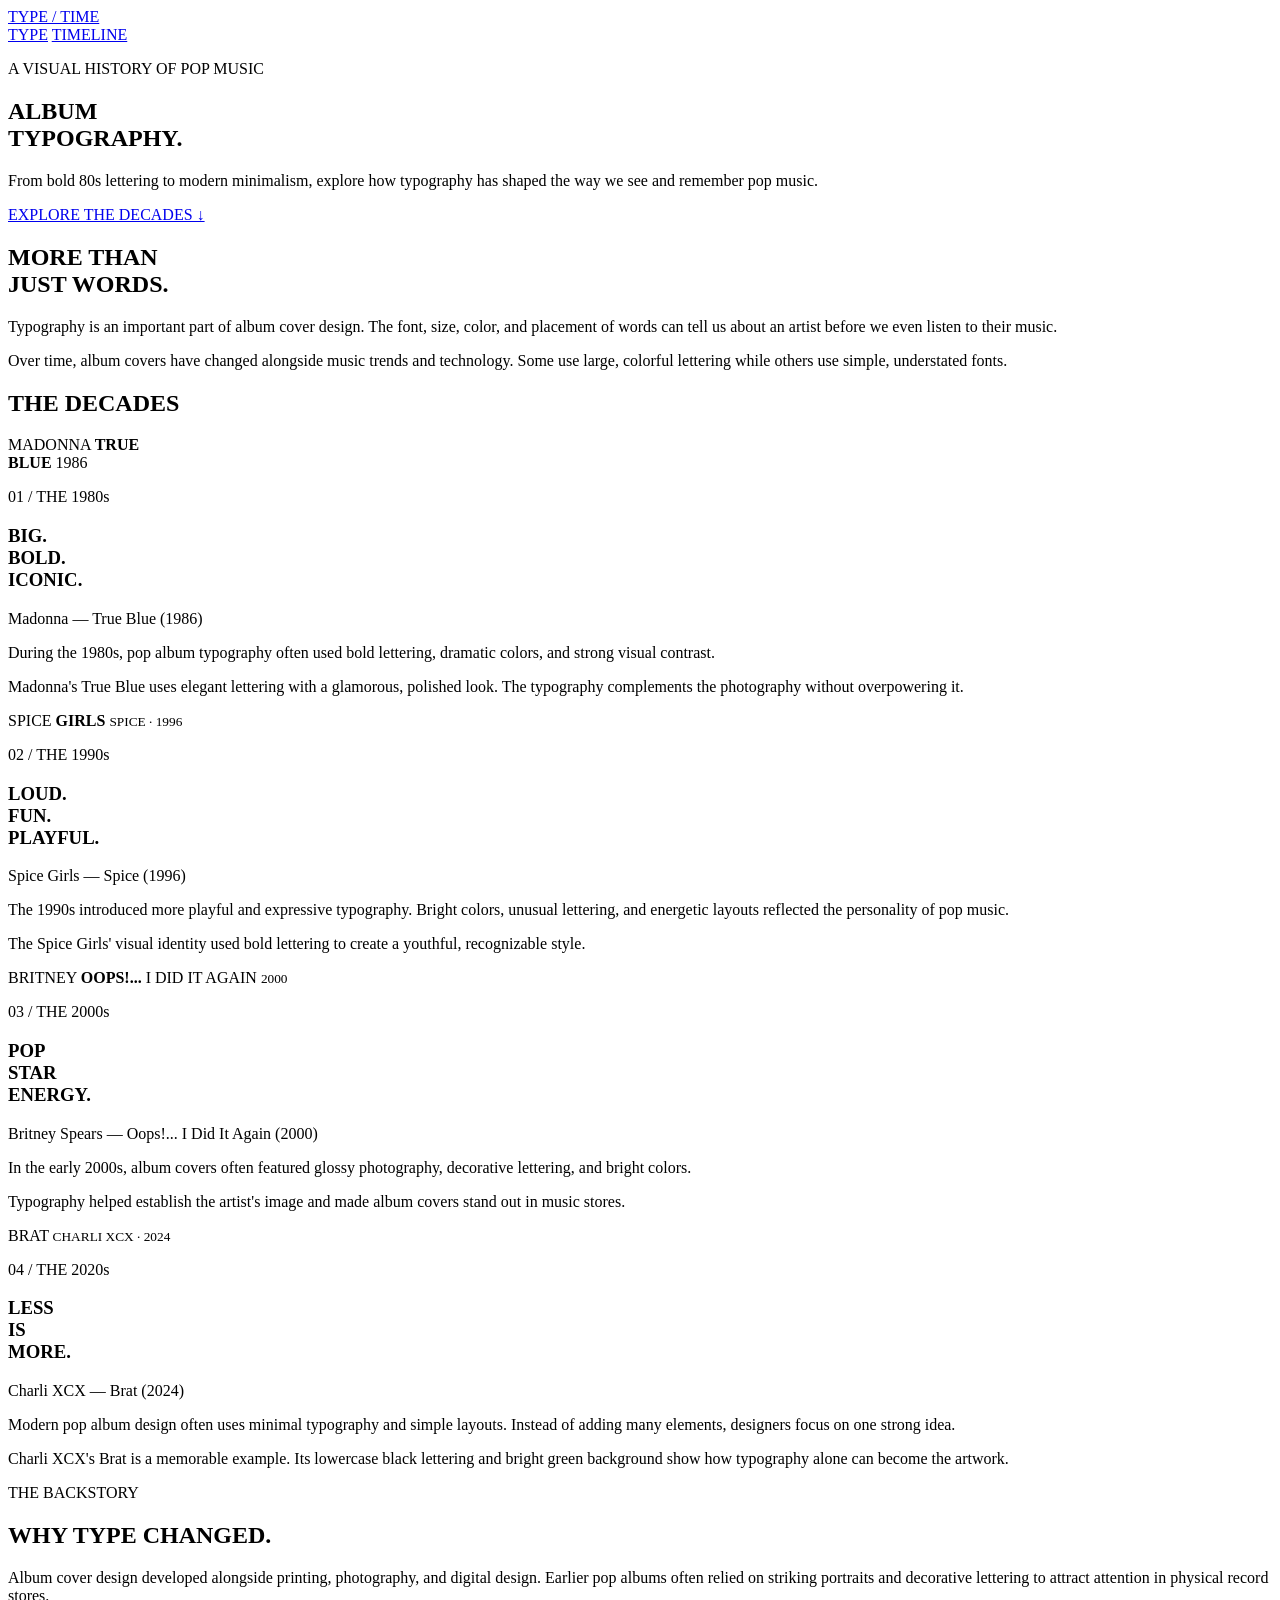
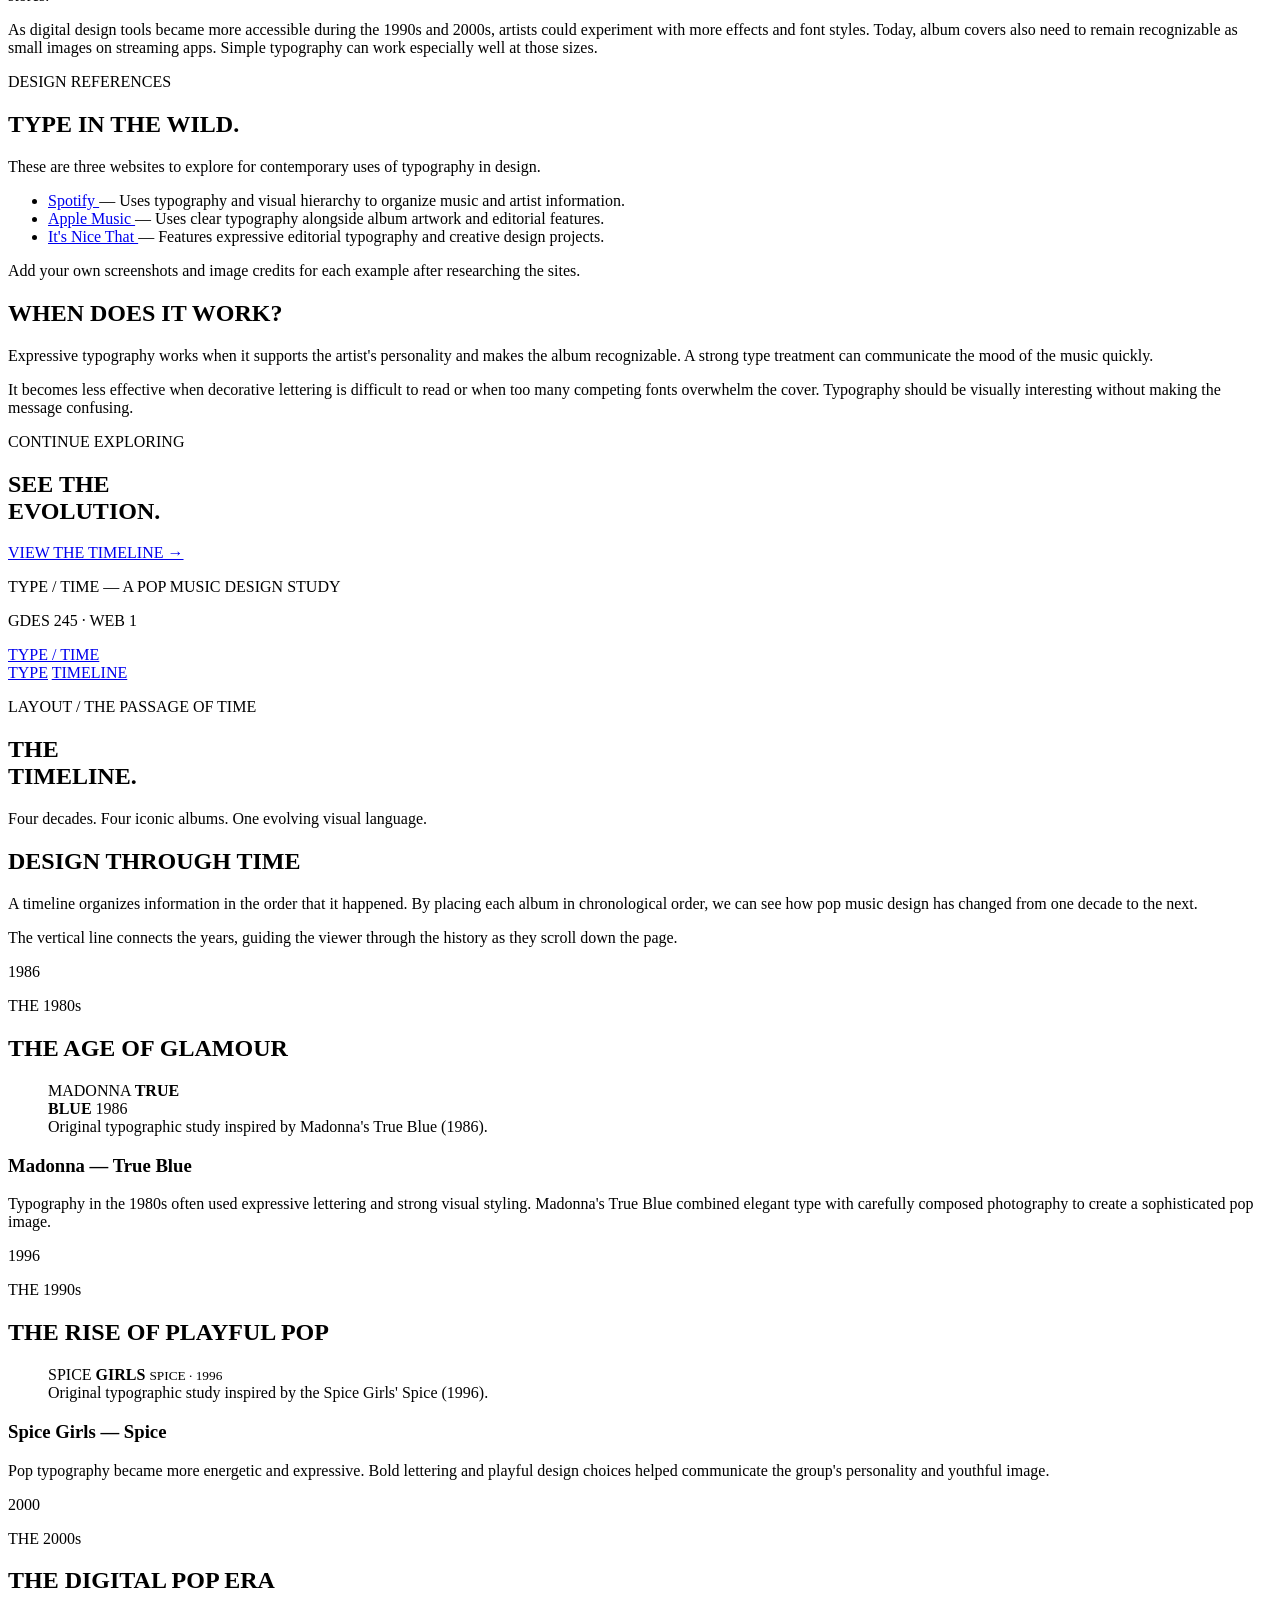
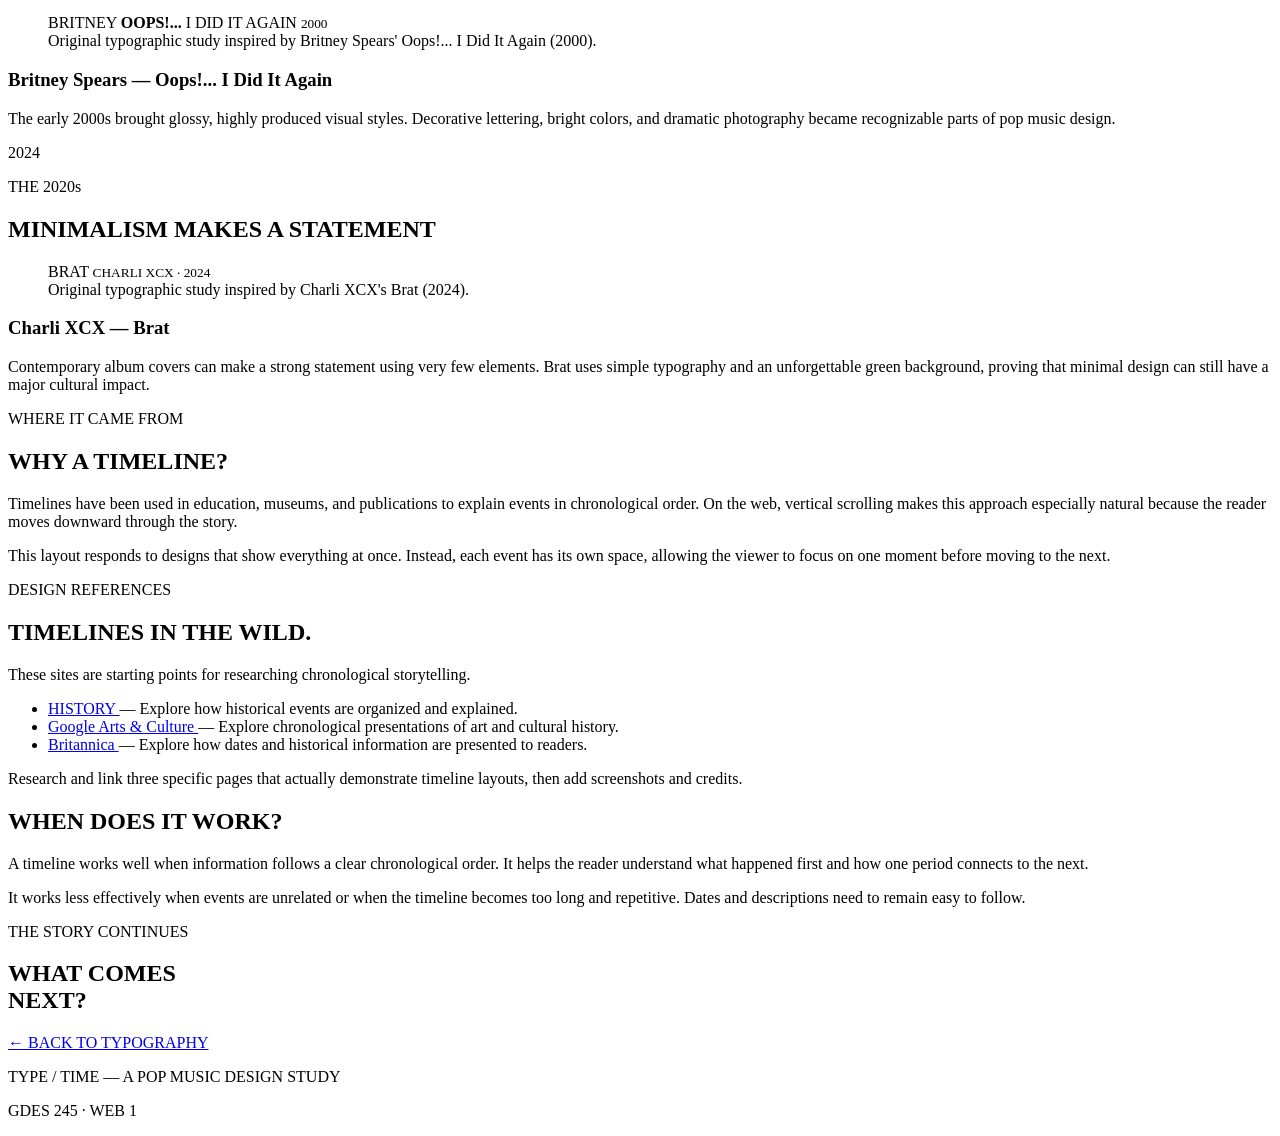
==== index.html @ 70884d7f "styles" ====
<!DOCTYPE html>
<html lang="en">
<head>
  <meta charset="UTF-8">
  <meta name="viewport" content="width=device-width, initial-scale=1.0">
  <title>Album Typography | Type</title>
  <link rel="stylesheet" href="css/style.css">
</head>

<body class="type-page">

  <header class="site-header">
    <a class="logo" href="index.html">TYPE / TIME</a>

    <nav aria-label="Main navigation">
      <a href="index.html" aria-current="page">TYPE</a>
      <a href="timeline.html">TIMELINE</a>
    </nav>
  </header>

  <main>

    <section class="type-hero">
      <p class="eyebrow">A VISUAL HISTORY OF POP MUSIC</p>

      <h1>ALBUM<br>TYPOGRAPHY<span>.</span></h1>

      <p class="hero-description">
        From bold 80s lettering to modern minimalism,
        explore how typography has shaped the way
        we see and remember pop music.
      </p>

      <a class="hero-link" href="#albums">
        EXPLORE THE DECADES ↓
      </a>
    </section>

    <section class="intro-section">
      <h2>MORE THAN<br>JUST WORDS.</h2>

      <p>
        Typography is an important part of album cover
        design. The font, size, color, and placement of
        words can tell us about an artist before we
        even listen to their music.
      </p>

      <p>
        Over time, album covers have changed alongside
        music trends and technology. Some use large,
        colorful lettering while others use simple,
        understated fonts.
      </p>
    </section>

    <section class="album-collection" id="albums">
      <h2>THE DECADES</h2>

      <article class="album-entry eighties">
        <div class="album-art">
          <div class="art-eighties">
            <span class="art-small">MADONNA</span>
            <strong>TRUE<br>BLUE</strong>
            <span class="art-year">1986</span>
          </div>
        </div>

        <div class="album-info">
          <p class="decade-label">01 / THE 1980s</p>
          <h3>BIG.<br>BOLD.<br>ICONIC.</h3>
          <p class="album-name">Madonna — True Blue (1986)</p>

          <p>
            During the 1980s, pop album typography
            often used bold lettering, dramatic colors,
            and strong visual contrast.
          </p>

          <p>
            Madonna's True Blue uses elegant lettering
            with a glamorous, polished look. The
            typography complements the photography
            without overpowering it.
          </p>
        </div>
      </article>

      <article class="album-entry nineties">
        <div class="album-art">
          <div class="art-nineties">
            <span>SPICE</span>
            <strong>GIRLS</strong>
            <small>SPICE · 1996</small>
          </div>
        </div>

        <div class="album-info">
          <p class="decade-label">02 / THE 1990s</p>
          <h3>LOUD.<br>FUN.<br>PLAYFUL.</h3>
          <p class="album-name">Spice Girls — Spice (1996)</p>

          <p>
            The 1990s introduced more playful and
            expressive typography. Bright colors,
            unusual lettering, and energetic layouts
            reflected the personality of pop music.
          </p>

          <p>
            The Spice Girls' visual identity used
            bold lettering to create a youthful,
            recognizable style.
          </p>
        </div>
      </article>

      <article class="album-entry thousands">
        <div class="album-art">
          <div class="art-thousands">
            <span>BRITNEY</span>
            <strong>OOPS!...</strong>
            <span>I DID IT AGAIN</span>
            <small>2000</small>
          </div>
        </div>

        <div class="album-info">
          <p class="decade-label">03 / THE 2000s</p>
          <h3>POP<br>STAR<br>ENERGY.</h3>
          <p class="album-name">
            Britney Spears — Oops!... I Did It Again (2000)
          </p>

          <p>
            In the early 2000s, album covers often
            featured glossy photography, decorative
            lettering, and bright colors.
          </p>

          <p>
            Typography helped establish the artist's
            image and made album covers stand out
            in music stores.
          </p>
        </div>
      </article>

      <article class="album-entry modern">
        <div class="album-art">
          <div class="art-modern">
            <span>BRAT</span>
            <small>CHARLI XCX · 2024</small>
          </div>
        </div>

        <div class="album-info">
          <p class="decade-label">04 / THE 2020s</p>
          <h3>LESS<br>IS<br>MORE.</h3>
          <p class="album-name">Charli XCX — Brat (2024)</p>

          <p>
            Modern pop album design often uses
            minimal typography and simple layouts.
            Instead of adding many elements,
            designers focus on one strong idea.
          </p>

          <p>
            Charli XCX's Brat is a memorable example.
            Its lowercase black lettering and bright
            green background show how typography
            alone can become the artwork.
          </p>
        </div>
      </article>

    </section>

    <section class="research-section">
      <p class="eyebrow">THE BACKSTORY</p>
      <h2>WHY TYPE CHANGED.</h2>

      <p>
        Album cover design developed alongside
        printing, photography, and digital design.
        Earlier pop albums often relied on striking
        portraits and decorative lettering to attract
        attention in physical record stores.
      </p>

      <p>
        As digital design tools became more accessible
        during the 1990s and 2000s, artists could
        experiment with more effects and font styles.
        Today, album covers also need to remain
        recognizable as small images on streaming apps.
        Simple typography can work especially well
        at those sizes.
      </p>
    </section>

    <section class="research-section examples-section">
      <p class="eyebrow">DESIGN REFERENCES</p>
      <h2>TYPE IN THE WILD.</h2>

      <p>
        These are three websites to explore for
        contemporary uses of typography in design.
      </p>

      <ul>
        <li>
          <a href="https://www.spotify.com/"
             target="_blank" rel="noopener noreferrer">
            Spotify
          </a>
          — Uses typography and visual hierarchy
          to organize music and artist information.
        </li>

        <li>
          <a href="https://www.apple.com/apple-music/"
             target="_blank" rel="noopener noreferrer">
            Apple Music
          </a>
          — Uses clear typography alongside
          album artwork and editorial features.
        </li>

        <li>
          <a href="https://www.itsnicethat.com/"
             target="_blank" rel="noopener noreferrer">
            It's Nice That
          </a>
          — Features expressive editorial
          typography and creative design projects.
        </li>
      </ul>

      <p class="source-note">
        Add your own screenshots and image credits
        for each example after researching the sites.
      </p>
    </section>

    <section class="reflection-section">
      <h2>WHEN DOES IT WORK?</h2>

      <p>
        Expressive typography works when it supports
        the artist's personality and makes the album
        recognizable. A strong type treatment can
        communicate the mood of the music quickly.
      </p>

      <p>
        It becomes less effective when decorative
        lettering is difficult to read or when too
        many competing fonts overwhelm the cover.
        Typography should be visually interesting
        without making the message confusing.
      </p>
    </section>

    <section class="next-page">
      <p>CONTINUE EXPLORING</p>
      <h2>SEE THE<br>EVOLUTION.</h2>
      <a href="timeline.html">VIEW THE TIMELINE →</a>
    </section>

  </main>

  <footer class="site-footer">
    <p>TYPE / TIME — A POP MUSIC DESIGN STUDY</p>
    <p>GDES 245 · WEB 1</p>
  </footer>

</body>
</html>

<!DOCTYPE html>
<html lang="en">
<head>
  <meta charset="UTF-8">
  <meta name="viewport" content="width=device-width, initial-scale=1.0">
  <title>Album Typography | Timeline</title>
  <link rel="stylesheet" href="css/style.css">
</head>

<body class="timeline-page">

  <header class="site-header">
    <a class="logo" href="index.html">TYPE / TIME</a>

    <nav aria-label="Main navigation">
      <a href="index.html">TYPE</a>
      <a href="timeline.html" aria-current="page">TIMELINE</a>
    </nav>
  </header>

  <main>

    <section class="timeline-hero">
      <p class="eyebrow">LAYOUT / THE PASSAGE OF TIME</p>

      <h1>THE<br>TIMELINE<span>.</span></h1>

      <p>
        Four decades. Four iconic albums.
        One evolving visual language.
      </p>
    </section>

    <section class="timeline-intro">
      <h2>DESIGN THROUGH TIME</h2>

      <p>
        A timeline organizes information in the
        order that it happened. By placing each
        album in chronological order, we can see
        how pop music design has changed from
        one decade to the next.
      </p>

      <p>
        The vertical line connects the years,
        guiding the viewer through the history
        as they scroll down the page.
      </p>
    </section>

    <section class="history-timeline" aria-label="Album design timeline">

      <article class="timeline-event">
        <div class="timeline-date">
          <span>1986</span>
        </div>

        <div class="timeline-content">
          <p class="event-label">THE 1980s</p>
          <h2>THE AGE OF GLAMOUR</h2>

          <figure class="timeline-art">
            <div class="art-eighties">
              <span class="art-small">MADONNA</span>
              <strong>TRUE<br>BLUE</strong>
              <span class="art-year">1986</span>
            </div>
            <figcaption>
              Original typographic study inspired by
              Madonna's True Blue (1986).
            </figcaption>
          </figure>

          <h3>Madonna — True Blue</h3>

          <p>
            Typography in the 1980s often used
            expressive lettering and strong visual
            styling. Madonna's True Blue combined
            elegant type with carefully composed
            photography to create a sophisticated
            pop image.
          </p>
        </div>
      </article>

      <article class="timeline-event">
        <div class="timeline-date">
          <span>1996</span>
        </div>

        <div class="timeline-content">
          <p class="event-label">THE 1990s</p>
          <h2>THE RISE OF PLAYFUL POP</h2>

          <figure class="timeline-art">
            <div class="art-nineties">
              <span>SPICE</span>
              <strong>GIRLS</strong>
              <small>SPICE · 1996</small>
            </div>
            <figcaption>
              Original typographic study inspired by
              the Spice Girls' Spice (1996).
            </figcaption>
          </figure>

          <h3>Spice Girls — Spice</h3>

          <p>
            Pop typography became more energetic
            and expressive. Bold lettering and
            playful design choices helped communicate
            the group's personality and youthful
            image.
          </p>
        </div>
      </article>

      <article class="timeline-event">
        <div class="timeline-date">
          <span>2000</span>
        </div>

        <div class="timeline-content">
          <p class="event-label">THE 2000s</p>
          <h2>THE DIGITAL POP ERA</h2>

          <figure class="timeline-art">
            <div class="art-thousands">
              <span>BRITNEY</span>
              <strong>OOPS!...</strong>
              <span>I DID IT AGAIN</span>
              <small>2000</small>
            </div>
            <figcaption>
              Original typographic study inspired by
              Britney Spears' Oops!... I Did It Again
              (2000).
            </figcaption>
          </figure>

          <h3>Britney Spears — Oops!... I Did It Again</h3>

          <p>
            The early 2000s brought glossy,
            highly produced visual styles.
            Decorative lettering, bright colors,
            and dramatic photography became
            recognizable parts of pop music design.
          </p>
        </div>
      </article>

      <article class="timeline-event">
        <div class="timeline-date">
          <span>2024</span>
        </div>

        <div class="timeline-content">
          <p class="event-label">THE 2020s</p>
          <h2>MINIMALISM MAKES A STATEMENT</h2>

          <figure class="timeline-art">
            <div class="art-modern">
              <span>BRAT</span>
              <small>CHARLI XCX · 2024</small>
            </div>
            <figcaption>
              Original typographic study inspired by
              Charli XCX's Brat (2024).
            </figcaption>
          </figure>

          <h3>Charli XCX — Brat</h3>

          <p>
            Contemporary album covers can make a
            strong statement using very few elements.
            Brat uses simple typography and an
            unforgettable green background, proving
            that minimal design can still have a
            major cultural impact.
          </p>
        </div>
      </article>

    </section>

    <section class="timeline-research">
      <p class="eyebrow">WHERE IT CAME FROM</p>
      <h2>WHY A TIMELINE?</h2>

      <p>
        Timelines have been used in education,
        museums, and publications to explain
        events in chronological order. On the web,
        vertical scrolling makes this approach
        especially natural because the reader
        moves downward through the story.
      </p>

      <p>
        This layout responds to designs that show
        everything at once. Instead, each event
        has its own space, allowing the viewer
        to focus on one moment before moving
        to the next.
      </p>
    </section>

    <section class="timeline-research timeline-examples">
      <p class="eyebrow">DESIGN REFERENCES</p>
      <h2>TIMELINES IN THE WILD.</h2>

      <p>
        These sites are starting points for
        researching chronological storytelling.
      </p>

      <ul>
        <li>
          <a href="https://www.history.com/"
             target="_blank" rel="noopener noreferrer">
            HISTORY
          </a>
          — Explore how historical events are
          organized and explained.
        </li>

        <li>
          <a href="https://artsandculture.google.com/"
             target="_blank" rel="noopener noreferrer">
            Google Arts &amp; Culture
          </a>
          — Explore chronological presentations
          of art and cultural history.
        </li>

        <li>
          <a href="https://www.britannica.com/"
             target="_blank" rel="noopener noreferrer">
            Britannica
          </a>
          — Explore how dates and historical
          information are presented to readers.
        </li>
      </ul>

      <p class="source-note">
        Research and link three specific pages
        that actually demonstrate timeline layouts,
        then add screenshots and credits.
      </p>
    </section>

    <section class="timeline-reflection">
      <h2>WHEN DOES IT WORK?</h2>

      <p>
        A timeline works well when information
        follows a clear chronological order.
        It helps the reader understand what
        happened first and how one period
        connects to the next.
      </p>

      <p>
        It works less effectively when events
        are unrelated or when the timeline
        becomes too long and repetitive.
        Dates and descriptions need to remain
        easy to follow.
      </p>
    </section>

    <section class="timeline-ending">
      <p>THE STORY CONTINUES</p>
      <h2>WHAT COMES<br>NEXT?</h2>

      <a href="index.html">← BACK TO TYPOGRAPHY</a>
    </section>

  </main>

  <footer class="site-footer">
    <p>TYPE / TIME — A POP MUSIC DESIGN STUDY</p>
    <p>GDES 245 · WEB 1</p>
  </footer>

</body>
</html>
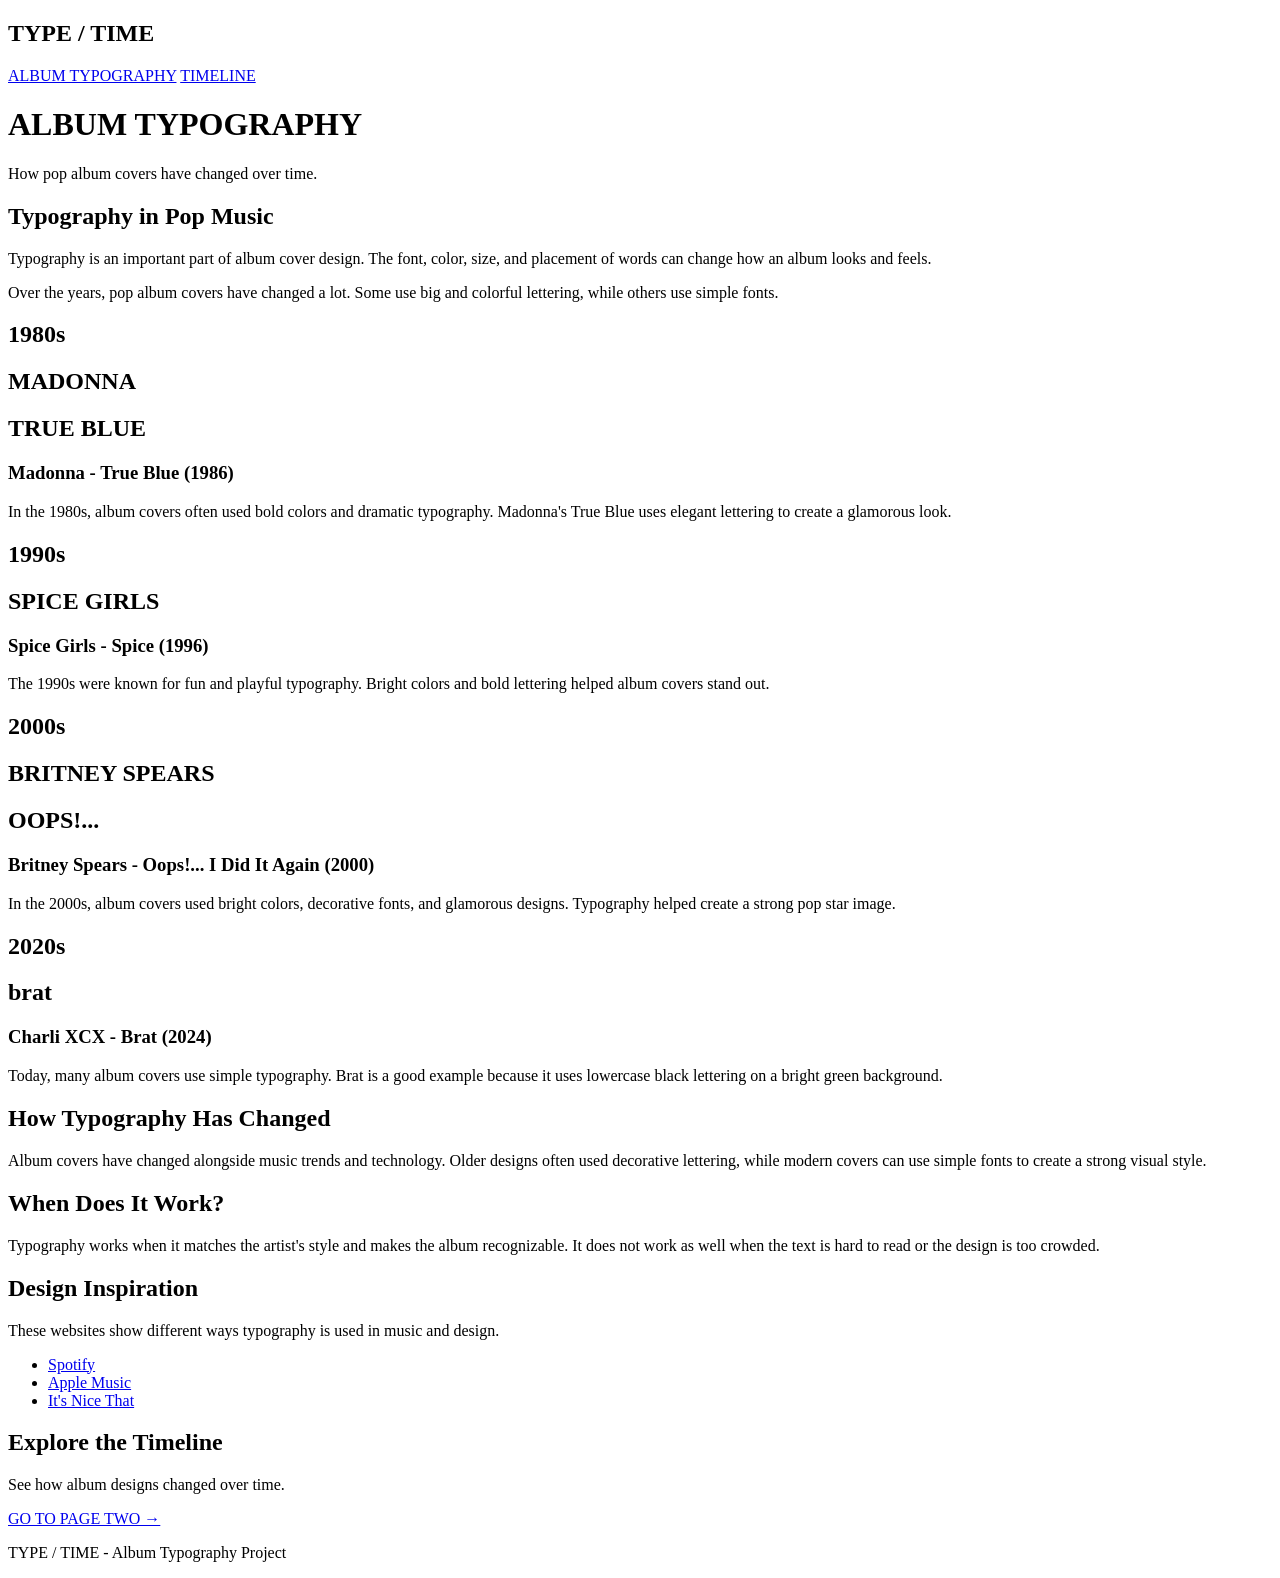
==== commit 91e2cb6d: "index" ====
--- a/index.html
+++ b/index.html
@@ -1,574 +1,168 @@
 <!DOCTYPE html>
 <html lang="en">
+
 <head>
-  <meta charset="UTF-8">
-  <meta name="viewport" content="width=device-width, initial-scale=1.0">
-  <title>Album Typography | Type</title>
-  <link rel="stylesheet" href="css/style.css">
+    <meta charset="UTF-8">
+    <title>Album Typography</title>
+    <link rel="stylesheet" href="css/styles.css">
 </head>
 
-<body class="type-page">
+<body>
 
-  <header class="site-header">
-    <a class="logo" href="index.html">TYPE / TIME</a>
+    <nav>
+        <h2>TYPE / TIME</h2>
+        <a href="index.html">ALBUM TYPOGRAPHY</a>
+        <a href="timeline.html">TIMELINE</a>
+    </nav>
 
-    <nav aria-label="Main navigation">
-      <a href="index.html" aria-current="page">TYPE</a>
-      <a href="timeline.html">TIMELINE</a>
-    </nav>
-  </header>
+    <header class="pink">
+        <h1>ALBUM TYPOGRAPHY</h1>
+        <p>How pop album covers have changed over time.</p>
+    </header>
 
-  <main>
+    <main>
 
-    <section class="type-hero">
-      <p class="eyebrow">A VISUAL HISTORY OF POP MUSIC</p>
+        <section class="intro">
+            <h2>Typography in Pop Music</h2>
 
-      <h1>ALBUM<br>TYPOGRAPHY<span>.</span></h1>
+            <p>
+                Typography is an important part of album
+                cover design. The font, color, size, and
+                placement of words can change how an
+                album looks and feels.
+            </p>
 
-      <p class="hero-description">
-        From bold 80s lettering to modern minimalism,
-        explore how typography has shaped the way
-        we see and remember pop music.
-      </p>
+            <p>
+                Over the years, pop album covers have
+                changed a lot. Some use big and colorful
+                lettering, while others use simple fonts.
+            </p>
+        </section>
 
-      <a class="hero-link" href="#albums">
-        EXPLORE THE DECADES ↓
-      </a>
-    </section>
+        <section class="album pink">
 
-    <section class="intro-section">
-      <h2>MORE THAN<br>JUST WORDS.</h2>
+            <h2>1980s</h2>
 
-      <p>
-        Typography is an important part of album cover
-        design. The font, size, color, and placement of
-        words can tell us about an artist before we
-        even listen to their music.
-      </p>
+            <div class="cover blue">
+                <h2>MADONNA</h2>
+                <h1>TRUE BLUE</h1>
+            </div>
 
-      <p>
-        Over time, album covers have changed alongside
-        music trends and technology. Some use large,
-        colorful lettering while others use simple,
-        understated fonts.
-      </p>
-    </section>
+            <h3>Madonna - True Blue (1986)</h3>
 
-    <section class="album-collection" id="albums">
-      <h2>THE DECADES</h2>
+            <p>
+                In the 1980s, album covers often used
+                bold colors and dramatic typography.
+                Madonna's True Blue uses elegant
+                lettering to create a glamorous look.
+            </p>
 
-      <article class="album-entry eighties">
-        <div class="album-art">
-          <div class="art-eighties">
-            <span class="art-small">MADONNA</span>
-            <strong>TRUE<br>BLUE</strong>
-            <span class="art-year">1986</span>
-          </div>
-        </div>
+        </section>
 
-        <div class="album-info">
-          <p class="decade-label">01 / THE 1980s</p>
-          <h3>BIG.<br>BOLD.<br>ICONIC.</h3>
-          <p class="album-name">Madonna — True Blue (1986)</p>
+        <section class="album yellow">
 
-          <p>
-            During the 1980s, pop album typography
-            often used bold lettering, dramatic colors,
-            and strong visual contrast.
-          </p>
+            <h2>1990s</h2>
 
-          <p>
-            Madonna's True Blue uses elegant lettering
-            with a glamorous, polished look. The
-            typography complements the photography
-            without overpowering it.
-          </p>
-        </div>
-      </article>
+            <div class="cover red">
+                <h1>SPICE GIRLS</h1>
+            </div>
 
-      <article class="album-entry nineties">
-        <div class="album-art">
-          <div class="art-nineties">
-            <span>SPICE</span>
-            <strong>GIRLS</strong>
-            <small>SPICE · 1996</small>
-          </div>
-        </div>
+            <h3>Spice Girls - Spice (1996)</h3>
 
-        <div class="album-info">
-          <p class="decade-label">02 / THE 1990s</p>
-          <h3>LOUD.<br>FUN.<br>PLAYFUL.</h3>
-          <p class="album-name">Spice Girls — Spice (1996)</p>
+            <p>
+                The 1990s were known for fun and playful
+                typography. Bright colors and bold
+                lettering helped album covers stand out.
+            </p>
 
-          <p>
-            The 1990s introduced more playful and
-            expressive typography. Bright colors,
-            unusual lettering, and energetic layouts
-            reflected the personality of pop music.
-          </p>
+        </section>
 
-          <p>
-            The Spice Girls' visual identity used
-            bold lettering to create a youthful,
-            recognizable style.
-          </p>
-        </div>
-      </article>
+        <section class="album purple">
 
-      <article class="album-entry thousands">
-        <div class="album-art">
-          <div class="art-thousands">
-            <span>BRITNEY</span>
-            <strong>OOPS!...</strong>
-            <span>I DID IT AGAIN</span>
-            <small>2000</small>
-          </div>
-        </div>
+            <h2>2000s</h2>
 
-        <div class="album-info">
-          <p class="decade-label">03 / THE 2000s</p>
-          <h3>POP<br>STAR<br>ENERGY.</h3>
-          <p class="album-name">
-            Britney Spears — Oops!... I Did It Again (2000)
-          </p>
+            <div class="cover violet">
+                <h2>BRITNEY SPEARS</h2>
+                <h1>OOPS!...</h1>
+            </div>
 
-          <p>
-            In the early 2000s, album covers often
-            featured glossy photography, decorative
-            lettering, and bright colors.
-          </p>
+            <h3>Britney Spears - Oops!... I Did It Again (2000)</h3>
 
-          <p>
-            Typography helped establish the artist's
-            image and made album covers stand out
-            in music stores.
-          </p>
-        </div>
-      </article>
+            <p>
+                In the 2000s, album covers used bright
+                colors, decorative fonts, and glamorous
+                designs. Typography helped create a
+                strong pop star image.
+            </p>
 
-      <article class="album-entry modern">
-        <div class="album-art">
-          <div class="art-modern">
-            <span>BRAT</span>
-            <small>CHARLI XCX · 2024</small>
-          </div>
-        </div>
+        </section>
 
-        <div class="album-info">
-          <p class="decade-label">04 / THE 2020s</p>
-          <h3>LESS<br>IS<br>MORE.</h3>
-          <p class="album-name">Charli XCX — Brat (2024)</p>
+        <section class="album green">
 
-          <p>
-            Modern pop album design often uses
-            minimal typography and simple layouts.
-            Instead of adding many elements,
-            designers focus on one strong idea.
-          </p>
+            <h2>2020s</h2>
 
-          <p>
-            Charli XCX's Brat is a memorable example.
-            Its lowercase black lettering and bright
-            green background show how typography
-            alone can become the artwork.
-          </p>
-        </div>
-      </article>
+            <div class="cover lime">
+                <h1>brat</h1>
+            </div>
 
-    </section>
+            <h3>Charli XCX - Brat (2024)</h3>
 
-    <section class="research-section">
-      <p class="eyebrow">THE BACKSTORY</p>
-      <h2>WHY TYPE CHANGED.</h2>
+            <p>
+                Today, many album covers use simple
+                typography. Brat is a good example
+                because it uses lowercase black
+                lettering on a bright green background.
+            </p>
 
-      <p>
-        Album cover design developed alongside
-        printing, photography, and digital design.
-        Earlier pop albums often relied on striking
-        portraits and decorative lettering to attract
-        attention in physical record stores.
-      </p>
+        </section>
 
-      <p>
-        As digital design tools became more accessible
-        during the 1990s and 2000s, artists could
-        experiment with more effects and font styles.
-        Today, album covers also need to remain
-        recognizable as small images on streaming apps.
-        Simple typography can work especially well
-        at those sizes.
-      </p>
-    </section>
+        <section class="intro">
+            <h2>How Typography Has Changed</h2>
 
-    <section class="research-section examples-section">
-      <p class="eyebrow">DESIGN REFERENCES</p>
-      <h2>TYPE IN THE WILD.</h2>
+            <p>
+                Album covers have changed alongside
+                music trends and technology. Older
+                designs often used decorative lettering,
+                while modern covers can use simple
+                fonts to create a strong visual style.
+            </p>
 
-      <p>
-        These are three websites to explore for
-        contemporary uses of typography in design.
-      </p>
+            <h2>When Does It Work?</h2>
 
-      <ul>
-        <li>
-          <a href="https://www.spotify.com/"
-             target="_blank" rel="noopener noreferrer">
-            Spotify
-          </a>
-          — Uses typography and visual hierarchy
-          to organize music and artist information.
-        </li>
+            <p>
+                Typography works when it matches the
+                artist's style and makes the album
+                recognizable. It does not work as well
+                when the text is hard to read or
+                the design is too crowded.
+            </p>
 
-        <li>
-          <a href="https://www.apple.com/apple-music/"
-             target="_blank" rel="noopener noreferrer">
-            Apple Music
-          </a>
-          — Uses clear typography alongside
-          album artwork and editorial features.
-        </li>
+            <h2>Design Inspiration</h2>
 
-        <li>
-          <a href="https://www.itsnicethat.com/"
-             target="_blank" rel="noopener noreferrer">
-            It's Nice That
-          </a>
-          — Features expressive editorial
-          typography and creative design projects.
-        </li>
-      </ul>
+            <p>
+                These websites show different ways
+                typography is used in music and design.
+            </p>
 
-      <p class="source-note">
-        Add your own screenshots and image credits
-        for each example after researching the sites.
-      </p>
-    </section>
+            <ul>
+                <li><a href="https://www.spotify.com/">Spotify</a></li>
+                <li><a href="https://www.apple.com/apple-music/">Apple Music</a></li>
+                <li><a href="https://www.itsnicethat.com/">It's Nice That</a></li>
+            </ul>
 
-    <section class="reflection-section">
-      <h2>WHEN DOES IT WORK?</h2>
+        </section>
 
-      <p>
-        Expressive typography works when it supports
-        the artist's personality and makes the album
-        recognizable. A strong type treatment can
-        communicate the mood of the music quickly.
-      </p>
+        <section class="next">
+            <h2>Explore the Timeline</h2>
+            <p>See how album designs changed over time.</p>
+            <a href="timeline.html">GO TO PAGE TWO →</a>
+        </section>
 
-      <p>
-        It becomes less effective when decorative
-        lettering is difficult to read or when too
-        many competing fonts overwhelm the cover.
-        Typography should be visually interesting
-        without making the message confusing.
-      </p>
-    </section>
+    </main>
 
-    <section class="next-page">
-      <p>CONTINUE EXPLORING</p>
-      <h2>SEE THE<br>EVOLUTION.</h2>
-      <a href="timeline.html">VIEW THE TIMELINE →</a>
-    </section>
-
-  </main>
-
-  <footer class="site-footer">
-    <p>TYPE / TIME — A POP MUSIC DESIGN STUDY</p>
-    <p>GDES 245 · WEB 1</p>
-  </footer>
-
-</body>
-</html>
-
-<!DOCTYPE html>
-<html lang="en">
-<head>
-  <meta charset="UTF-8">
-  <meta name="viewport" content="width=device-width, initial-scale=1.0">
-  <title>Album Typography | Timeline</title>
-  <link rel="stylesheet" href="css/style.css">
-</head>
-
-<body class="timeline-page">
-
-  <header class="site-header">
-    <a class="logo" href="index.html">TYPE / TIME</a>
-
-    <nav aria-label="Main navigation">
-      <a href="index.html">TYPE</a>
-      <a href="timeline.html" aria-current="page">TIMELINE</a>
-    </nav>
-  </header>
-
-  <main>
-
-    <section class="timeline-hero">
-      <p class="eyebrow">LAYOUT / THE PASSAGE OF TIME</p>
-
-      <h1>THE<br>TIMELINE<span>.</span></h1>
-
-      <p>
-        Four decades. Four iconic albums.
-        One evolving visual language.
-      </p>
-    </section>
-
-    <section class="timeline-intro">
-      <h2>DESIGN THROUGH TIME</h2>
-
-      <p>
-        A timeline organizes information in the
-        order that it happened. By placing each
-        album in chronological order, we can see
-        how pop music design has changed from
-        one decade to the next.
-      </p>
-
-      <p>
-        The vertical line connects the years,
-        guiding the viewer through the history
-        as they scroll down the page.
-      </p>
-    </section>
-
-    <section class="history-timeline" aria-label="Album design timeline">
-
-      <article class="timeline-event">
-        <div class="timeline-date">
-          <span>1986</span>
-        </div>
-
-        <div class="timeline-content">
-          <p class="event-label">THE 1980s</p>
-          <h2>THE AGE OF GLAMOUR</h2>
-
-          <figure class="timeline-art">
-            <div class="art-eighties">
-              <span class="art-small">MADONNA</span>
-              <strong>TRUE<br>BLUE</strong>
-              <span class="art-year">1986</span>
-            </div>
-            <figcaption>
-              Original typographic study inspired by
-              Madonna's True Blue (1986).
-            </figcaption>
-          </figure>
-
-          <h3>Madonna — True Blue</h3>
-
-          <p>
-            Typography in the 1980s often used
-            expressive lettering and strong visual
-            styling. Madonna's True Blue combined
-            elegant type with carefully composed
-            photography to create a sophisticated
-            pop image.
-          </p>
-        </div>
-      </article>
-
-      <article class="timeline-event">
-        <div class="timeline-date">
-          <span>1996</span>
-        </div>
-
-        <div class="timeline-content">
-          <p class="event-label">THE 1990s</p>
-          <h2>THE RISE OF PLAYFUL POP</h2>
-
-          <figure class="timeline-art">
-            <div class="art-nineties">
-              <span>SPICE</span>
-              <strong>GIRLS</strong>
-              <small>SPICE · 1996</small>
-            </div>
-            <figcaption>
-              Original typographic study inspired by
-              the Spice Girls' Spice (1996).
-            </figcaption>
-          </figure>
-
-          <h3>Spice Girls — Spice</h3>
-
-          <p>
-            Pop typography became more energetic
-            and expressive. Bold lettering and
-            playful design choices helped communicate
-            the group's personality and youthful
-            image.
-          </p>
-        </div>
-      </article>
-
-      <article class="timeline-event">
-        <div class="timeline-date">
-          <span>2000</span>
-        </div>
-
-        <div class="timeline-content">
-          <p class="event-label">THE 2000s</p>
-          <h2>THE DIGITAL POP ERA</h2>
-
-          <figure class="timeline-art">
-            <div class="art-thousands">
-              <span>BRITNEY</span>
-              <strong>OOPS!...</strong>
-              <span>I DID IT AGAIN</span>
-              <small>2000</small>
-            </div>
-            <figcaption>
-              Original typographic study inspired by
-              Britney Spears' Oops!... I Did It Again
-              (2000).
-            </figcaption>
-          </figure>
-
-          <h3>Britney Spears — Oops!... I Did It Again</h3>
-
-          <p>
-            The early 2000s brought glossy,
-            highly produced visual styles.
-            Decorative lettering, bright colors,
-            and dramatic photography became
-            recognizable parts of pop music design.
-          </p>
-        </div>
-      </article>
-
-      <article class="timeline-event">
-        <div class="timeline-date">
-          <span>2024</span>
-        </div>
-
-        <div class="timeline-content">
-          <p class="event-label">THE 2020s</p>
-          <h2>MINIMALISM MAKES A STATEMENT</h2>
-
-          <figure class="timeline-art">
-            <div class="art-modern">
-              <span>BRAT</span>
-              <small>CHARLI XCX · 2024</small>
-            </div>
-            <figcaption>
-              Original typographic study inspired by
-              Charli XCX's Brat (2024).
-            </figcaption>
-          </figure>
-
-          <h3>Charli XCX — Brat</h3>
-
-          <p>
-            Contemporary album covers can make a
-            strong statement using very few elements.
-            Brat uses simple typography and an
-            unforgettable green background, proving
-            that minimal design can still have a
-            major cultural impact.
-          </p>
-        </div>
-      </article>
-
-    </section>
-
-    <section class="timeline-research">
-      <p class="eyebrow">WHERE IT CAME FROM</p>
-      <h2>WHY A TIMELINE?</h2>
-
-      <p>
-        Timelines have been used in education,
-        museums, and publications to explain
-        events in chronological order. On the web,
-        vertical scrolling makes this approach
-        especially natural because the reader
-        moves downward through the story.
-      </p>
-
-      <p>
-        This layout responds to designs that show
-        everything at once. Instead, each event
-        has its own space, allowing the viewer
-        to focus on one moment before moving
-        to the next.
-      </p>
-    </section>
-
-    <section class="timeline-research timeline-examples">
-      <p class="eyebrow">DESIGN REFERENCES</p>
-      <h2>TIMELINES IN THE WILD.</h2>
-
-      <p>
-        These sites are starting points for
-        researching chronological storytelling.
-      </p>
-
-      <ul>
-        <li>
-          <a href="https://www.history.com/"
-             target="_blank" rel="noopener noreferrer">
-            HISTORY
-          </a>
-          — Explore how historical events are
-          organized and explained.
-        </li>
-
-        <li>
-          <a href="https://artsandculture.google.com/"
-             target="_blank" rel="noopener noreferrer">
-            Google Arts &amp; Culture
-          </a>
-          — Explore chronological presentations
-          of art and cultural history.
-        </li>
-
-        <li>
-          <a href="https://www.britannica.com/"
-             target="_blank" rel="noopener noreferrer">
-            Britannica
-          </a>
-          — Explore how dates and historical
-          information are presented to readers.
-        </li>
-      </ul>
-
-      <p class="source-note">
-        Research and link three specific pages
-        that actually demonstrate timeline layouts,
-        then add screenshots and credits.
-      </p>
-    </section>
-
-    <section class="timeline-reflection">
-      <h2>WHEN DOES IT WORK?</h2>
-
-      <p>
-        A timeline works well when information
-        follows a clear chronological order.
-        It helps the reader understand what
-        happened first and how one period
-        connects to the next.
-      </p>
-
-      <p>
-        It works less effectively when events
-        are unrelated or when the timeline
-        becomes too long and repetitive.
-        Dates and descriptions need to remain
-        easy to follow.
-      </p>
-    </section>
-
-    <section class="timeline-ending">
-      <p>THE STORY CONTINUES</p>
-      <h2>WHAT COMES<br>NEXT?</h2>
-
-      <a href="index.html">← BACK TO TYPOGRAPHY</a>
-    </section>
-
-  </main>
-
-  <footer class="site-footer">
-    <p>TYPE / TIME — A POP MUSIC DESIGN STUDY</p>
-    <p>GDES 245 · WEB 1</p>
-  </footer>
+    <footer>
+        <p>TYPE / TIME - Album Typography Project</p>
+    </footer>
 
 </body>
 </html>
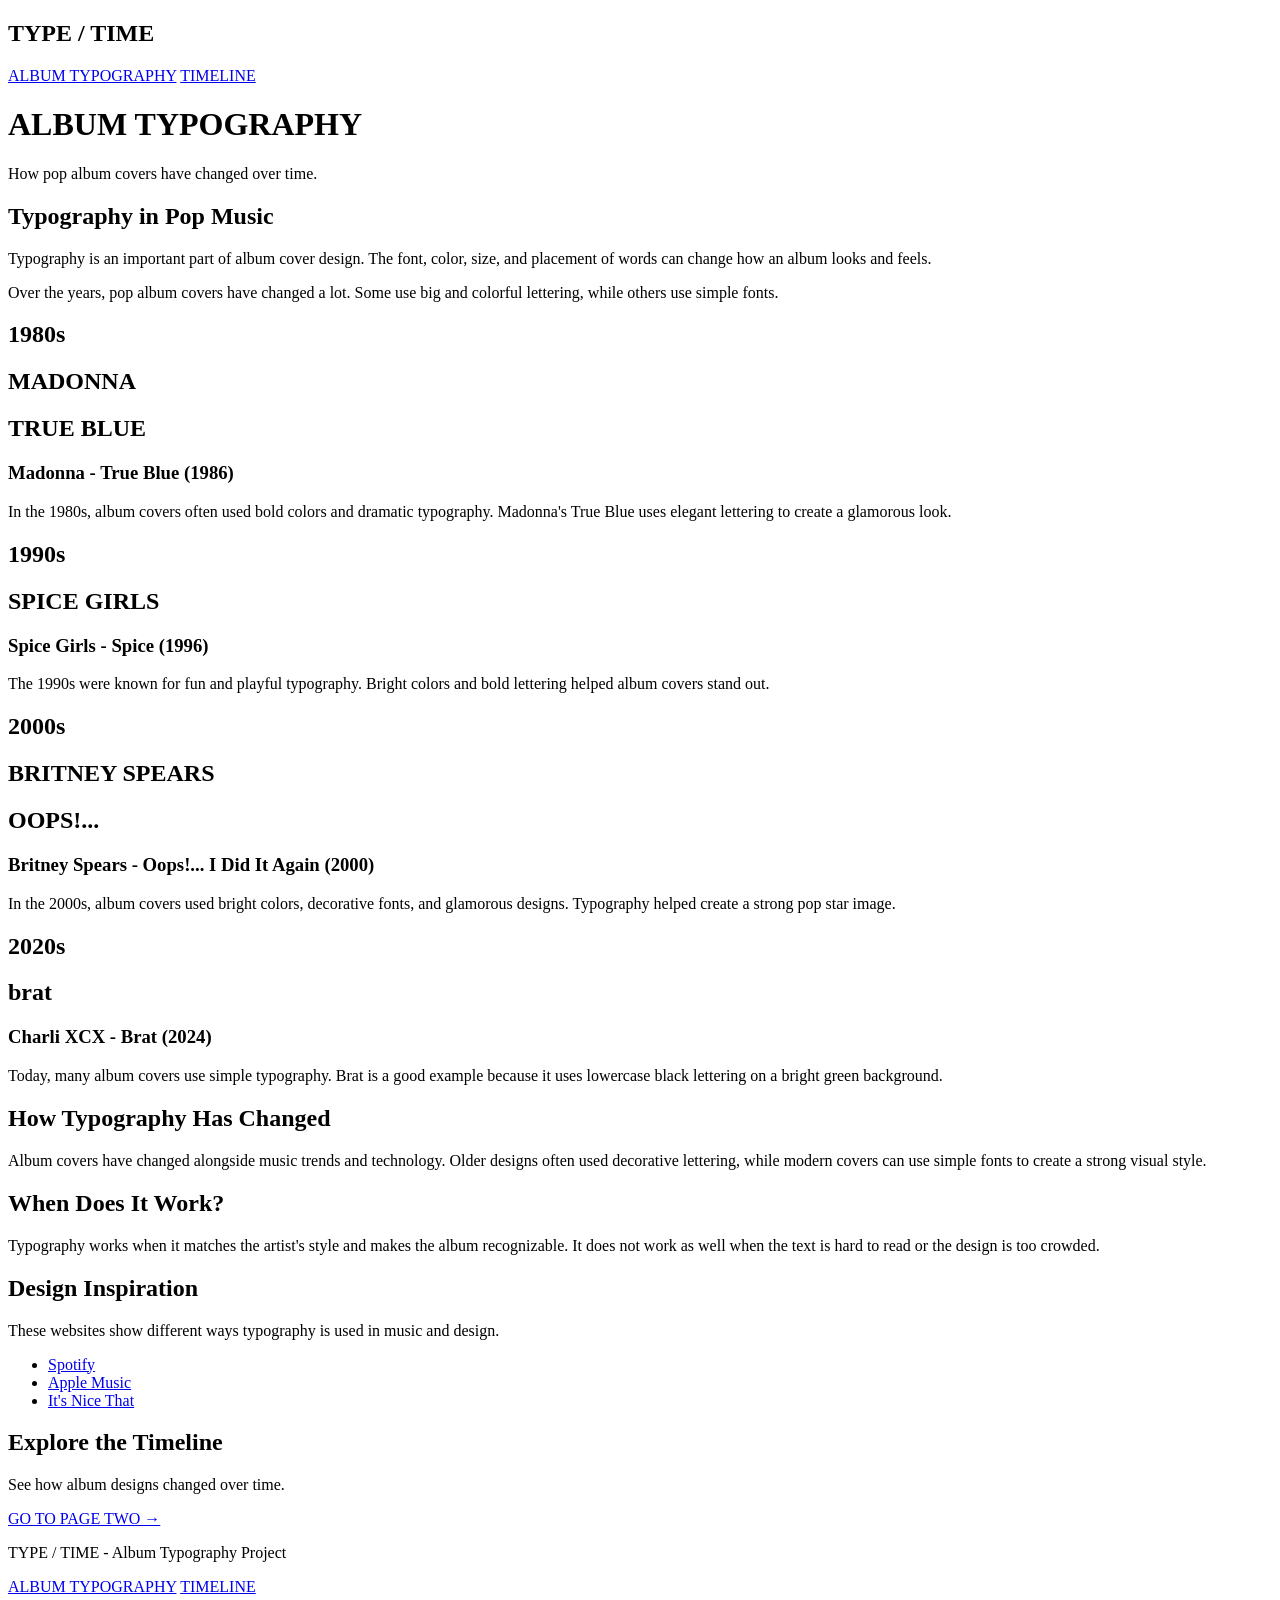
==== commit be0bea06: "file" ====
--- a/index.html
+++ b/index.html
@@ -165,4 +165,6 @@
     </footer>
 
 </body>
-</html>+</html>
+<a href="index.html">ALBUM TYPOGRAPHY</a>
+<a href="timeline.html">TIMELINE</a>
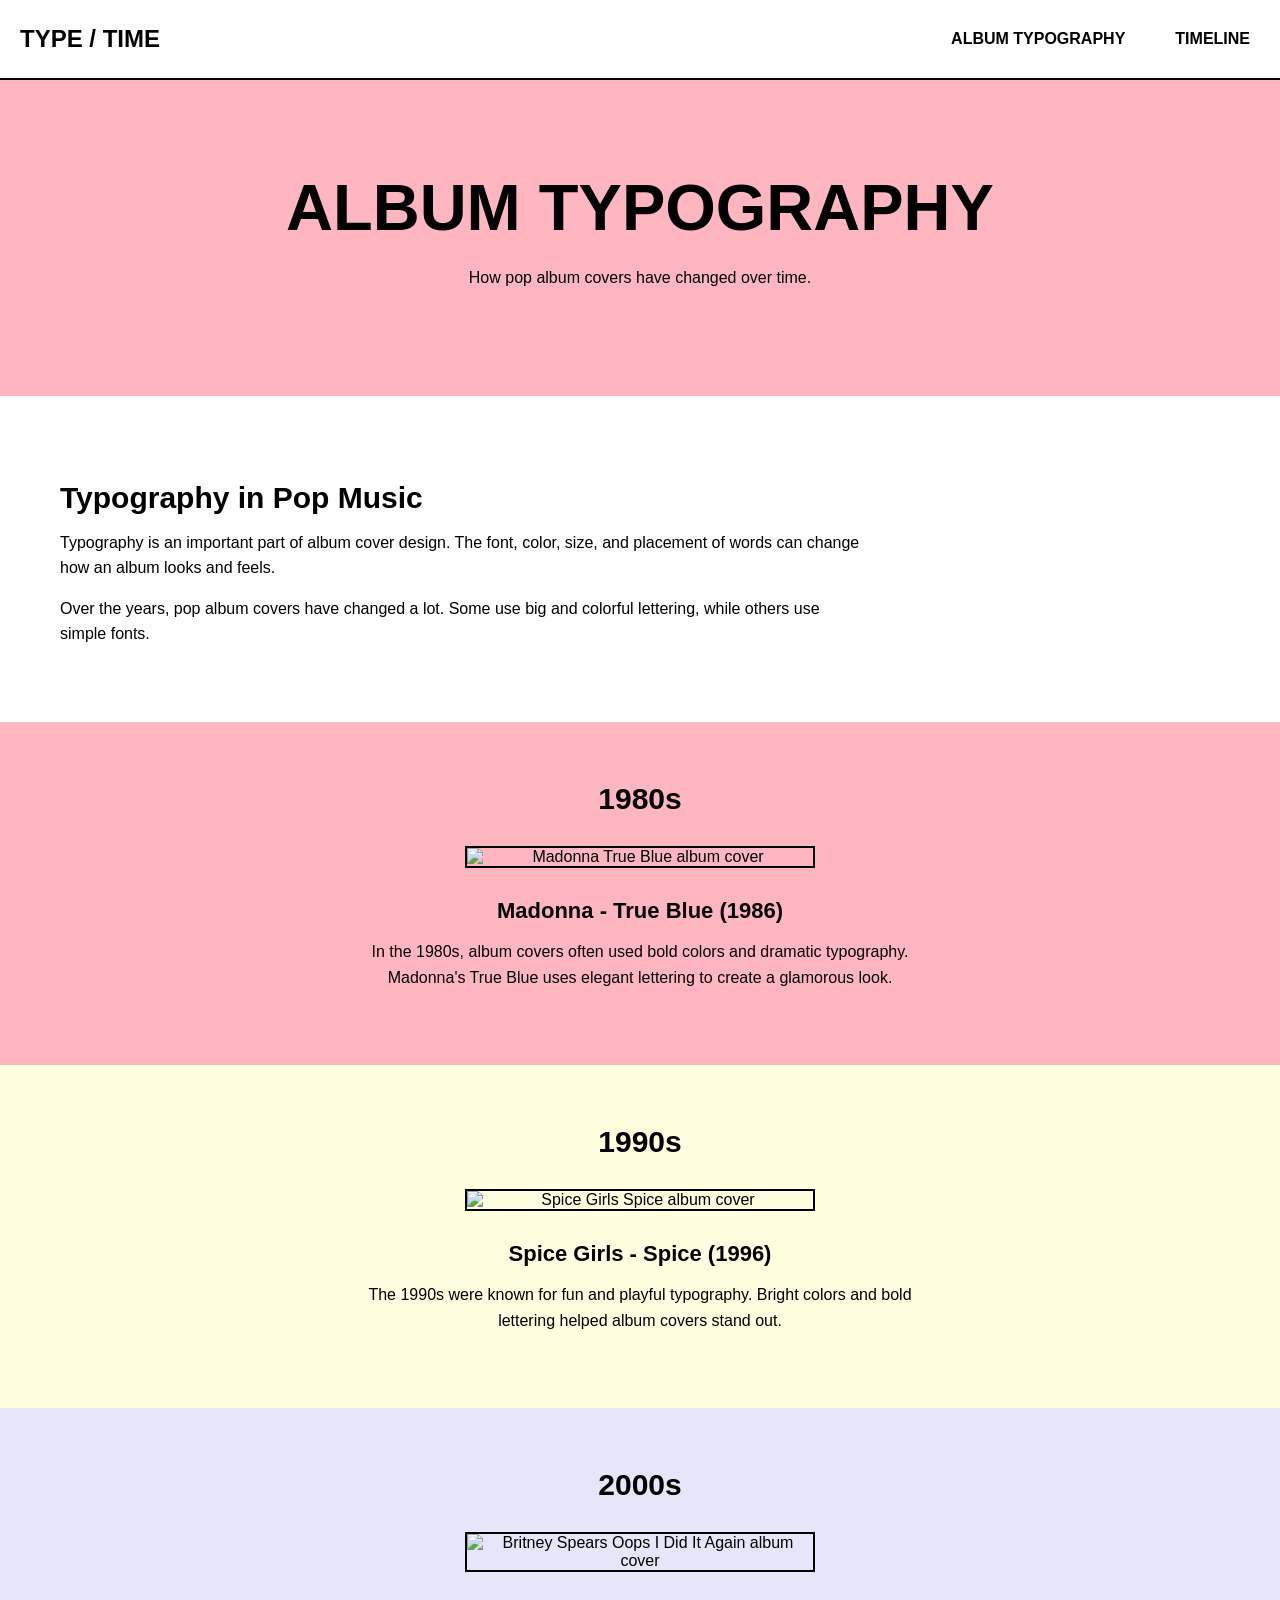
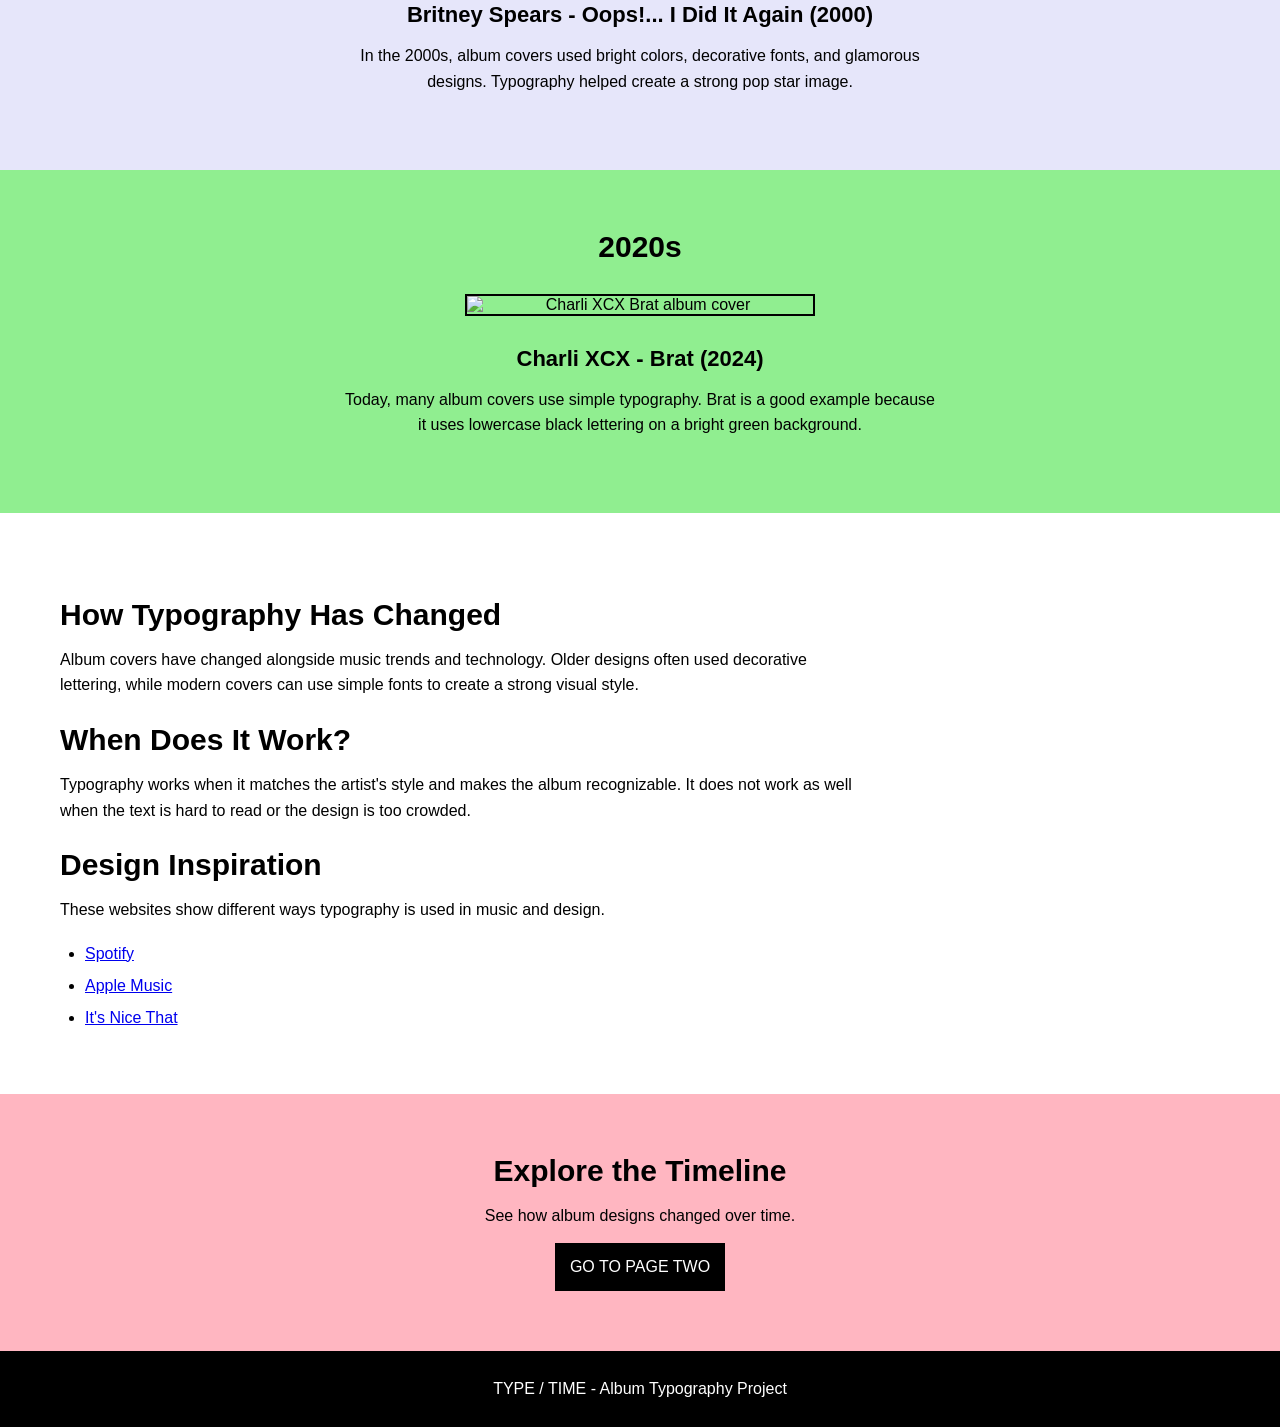
==== commit 680d15e3: "images" ====
--- a/index.html
+++ b/index.html
@@ -40,13 +40,11 @@
         </section>
 
         <section class="album pink">
-
             <h2>1980s</h2>
 
-            <div class="cover blue">
-                <h2>MADONNA</h2>
-                <h1>TRUE BLUE</h1>
-            </div>
+            <img src="images/madonna.jpg"
+                 alt="Madonna True Blue album cover"
+                 class="album-image">
 
             <h3>Madonna - True Blue (1986)</h3>
 
@@ -56,16 +54,14 @@
                 Madonna's True Blue uses elegant
                 lettering to create a glamorous look.
             </p>
-
         </section>
 
         <section class="album yellow">
-
             <h2>1990s</h2>
 
-            <div class="cover red">
-                <h1>SPICE GIRLS</h1>
-            </div>
+            <img src="images/spice-girls.jpg"
+                 alt="Spice Girls Spice album cover"
+                 class="album-image">
 
             <h3>Spice Girls - Spice (1996)</h3>
 
@@ -74,17 +70,14 @@
                 typography. Bright colors and bold
                 lettering helped album covers stand out.
             </p>
-
         </section>
 
         <section class="album purple">
-
             <h2>2000s</h2>
 
-            <div class="cover violet">
-                <h2>BRITNEY SPEARS</h2>
-                <h1>OOPS!...</h1>
-            </div>
+            <img src="images/britney.jpg"
+                 alt="Britney Spears Oops I Did It Again album cover"
+                 class="album-image">
 
             <h3>Britney Spears - Oops!... I Did It Again (2000)</h3>
 
@@ -94,16 +87,14 @@
                 designs. Typography helped create a
                 strong pop star image.
             </p>
-
         </section>
 
         <section class="album green">
-
             <h2>2020s</h2>
 
-            <div class="cover lime">
-                <h1>brat</h1>
-            </div>
+            <img src="images/brat.jpg"
+                 alt="Charli XCX Brat album cover"
+                 class="album-image">
 
             <h3>Charli XCX - Brat (2024)</h3>
 
@@ -113,7 +104,6 @@
                 because it uses lowercase black
                 lettering on a bright green background.
             </p>
-
         </section>
 
         <section class="intro">
@@ -149,13 +139,12 @@
                 <li><a href="https://www.apple.com/apple-music/">Apple Music</a></li>
                 <li><a href="https://www.itsnicethat.com/">It's Nice That</a></li>
             </ul>
-
         </section>
 
         <section class="next">
             <h2>Explore the Timeline</h2>
             <p>See how album designs changed over time.</p>
-            <a href="timeline.html">GO TO PAGE TWO →</a>
+            <a href="timeline.html">GO TO PAGE TWO</a>
         </section>
 
     </main>
@@ -166,5 +155,3 @@
 
 </body>
 </html>
-<a href="index.html">ALBUM TYPOGRAPHY</a>
-<a href="timeline.html">TIMELINE</a>
--- a/css/styles.css
+++ b/css/styles.css
@@ -0,0 +1,239 @@
+* {
+    margin: 0px;
+    padding: 0px;
+    box-sizing: border-box;
+}
+
+body {
+    font-family: Arial, sans-serif;
+    background-color: beige;
+    color: black;
+}
+
+h1 {
+    font-size: 50px;
+    margin-bottom: 20px;
+}
+
+h2 {
+    font-size: 30px;
+    margin-bottom: 15px;
+}
+
+h3 {
+    font-size: 22px;
+    margin-bottom: 15px;
+}
+
+p {
+    font-size: 16px;
+    line-height: 1.6;
+    margin-bottom: 15px;
+}
+
+/* NAVIGATION BAR */
+
+nav {
+    display: flex;
+    align-items: center;
+    gap: 30px;
+    padding: 20px;
+    background-color: white;
+    border-bottom: 2px solid black;
+}
+
+nav h2 {
+    margin-right: auto;
+    margin-bottom: 0px;
+    font-size: 24px;
+}
+
+nav a {
+    color: black;
+    text-decoration: none;
+    font-weight: bold;
+    padding: 10px;
+}
+
+nav a:hover {
+    background-color: pink;
+}
+
+a:focus {
+    outline: 2px solid black;
+}
+
+/* HEADER */
+
+header {
+    text-align: center;
+    padding: 90px 30px;
+}
+
+header h1 {
+    font-size: 65px;
+}
+
+.pink {
+    background-color: lightpink;
+}
+
+.beige {
+    background-color: beige;
+}
+
+/* INTRO SECTIONS */
+
+.intro {
+    padding: 60px;
+    background-color: white;
+}
+
+.intro p {
+    max-width: 800px;
+}
+
+.intro h2 {
+    margin-top: 25px;
+}
+
+.intro ul {
+    margin-left: 25px;
+    line-height: 2;
+}
+
+/* ALBUM SECTIONS */
+
+.album {
+    padding: 60px;
+    text-align: center;
+}
+
+.album p {
+    max-width: 600px;
+    margin: 15px auto;
+}
+
+.yellow {
+    background-color: lightyellow;
+}
+
+.purple {
+    background-color: lavender;
+}
+
+.green {
+    background-color: lightgreen;
+}
+
+/* ALBUM COVERS */
+
+.cover {
+    width: 350px;
+    height: 350px;
+    margin: 30px auto;
+    padding: 30px;
+    display: flex;
+    flex-direction: column;
+    justify-content: center;
+    align-items: center;
+    text-align: center;
+}
+
+.cover h1 {
+    font-size: 55px;
+}
+
+.cover h2 {
+    font-size: 28px;
+}
+
+.blue {
+    background-color: steelblue;
+    color: white;
+}
+
+.red {
+    background-color: red;
+    color: yellow;
+}
+
+.violet {
+    background-color: purple;
+    color: white;
+}
+
+.lime {
+    background-color: yellowgreen;
+    color: black;
+}
+
+.lime h1 {
+    font-size: 100px;
+    font-weight: normal;
+}
+
+/* TIMELINE PAGE */
+
+.timeline {
+    margin: 60px auto;
+    padding: 30px;
+    max-width: 900px;
+    border-left: 5px solid black;
+}
+
+.event {
+    padding: 40px;
+    margin-bottom: 30px;
+    border-bottom: 2px solid gray;
+}
+
+.event > h2 {
+    font-size: 45px;
+    color: orangered;
+}
+
+.event p {
+    max-width: 600px;
+}
+
+/* NEXT PAGE SECTION */
+
+.next {
+    padding: 60px;
+    text-align: center;
+    background-color: lightpink;
+}
+
+.next a {
+    display: inline-block;
+    padding: 15px;
+    background-color: black;
+    color: white;
+    text-decoration: none;
+}
+
+.next a:hover {
+    background-color: gray;
+}
+
+/* FOOTER */
+
+footer {
+    padding: 25px;
+    background-color: black;
+    color: white;
+    text-align: center;
+}
+
+footer p {
+    margin-bottom: 0px;
+}
+.album-image {
+    width: 350px;
+    max-width: 100%;
+    height: auto;
+    display: block;
+    margin: 30px auto;
+    border: 2px solid black;
+}
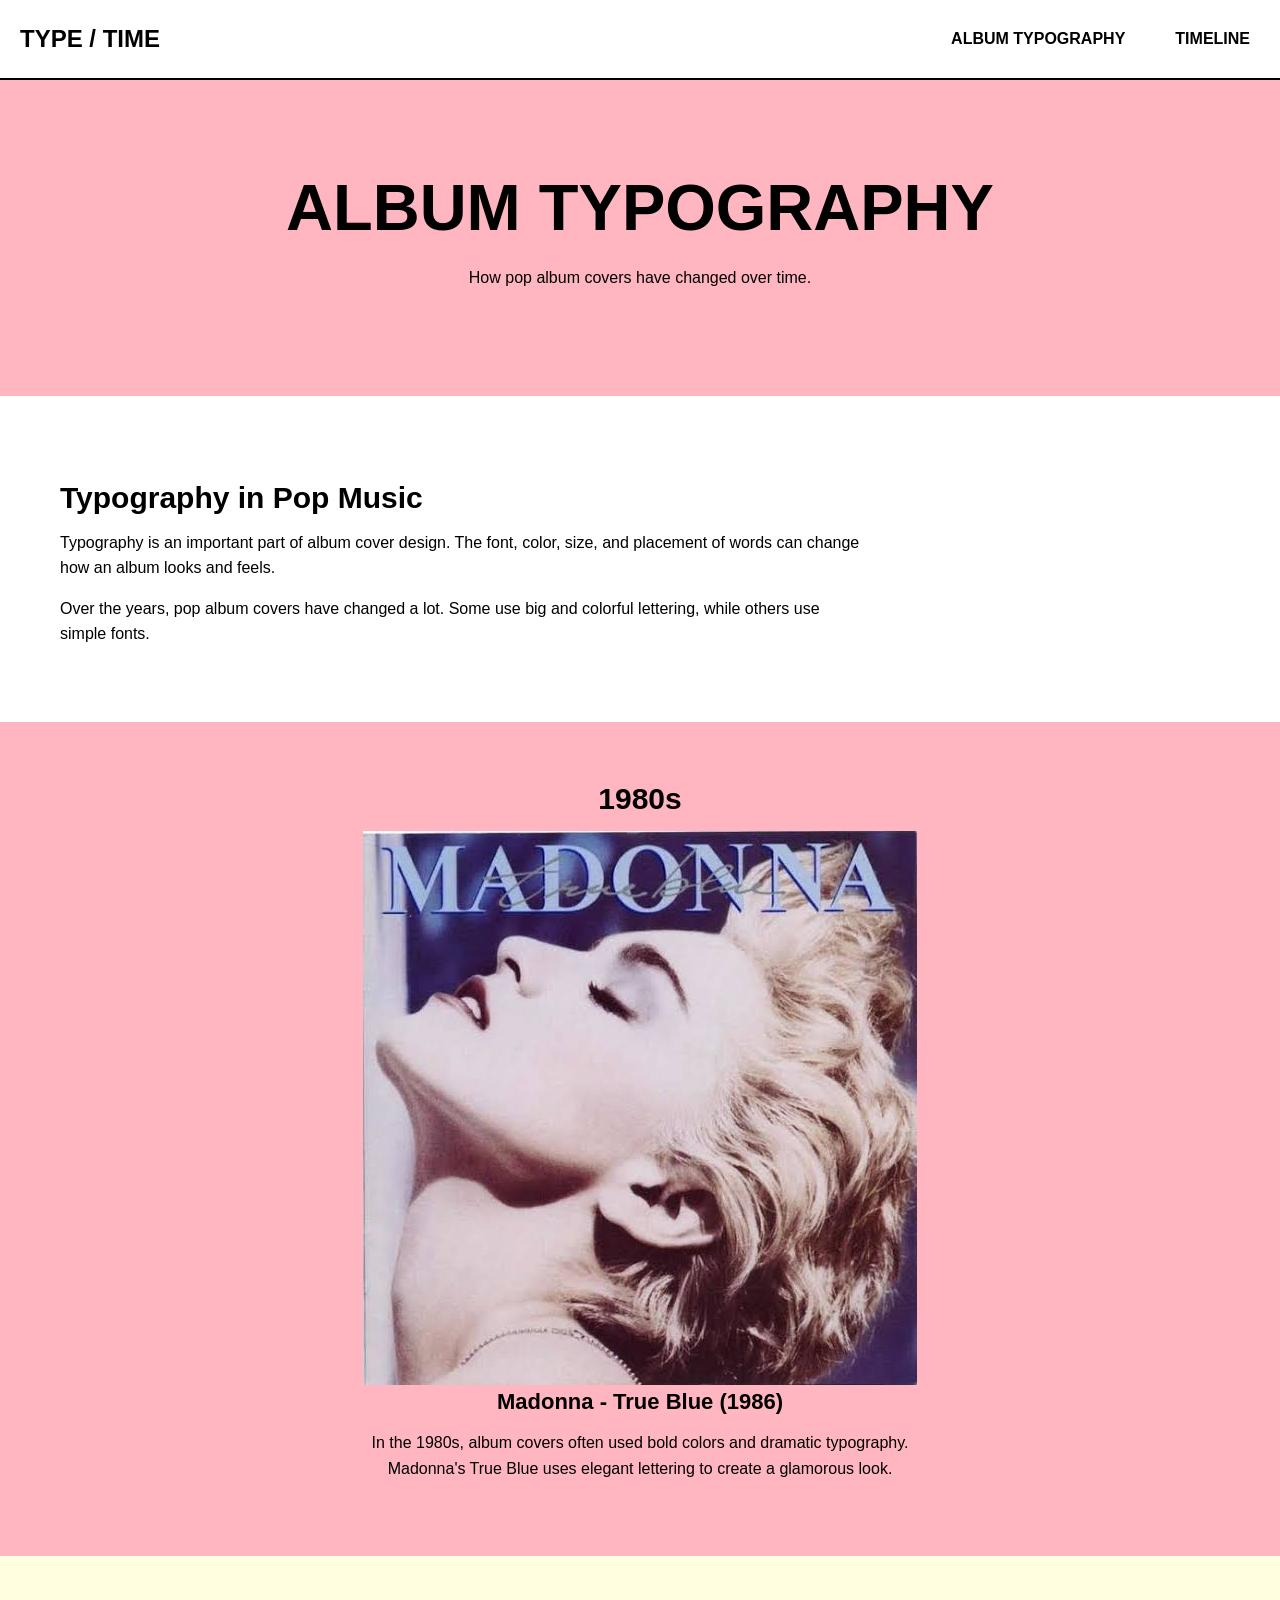
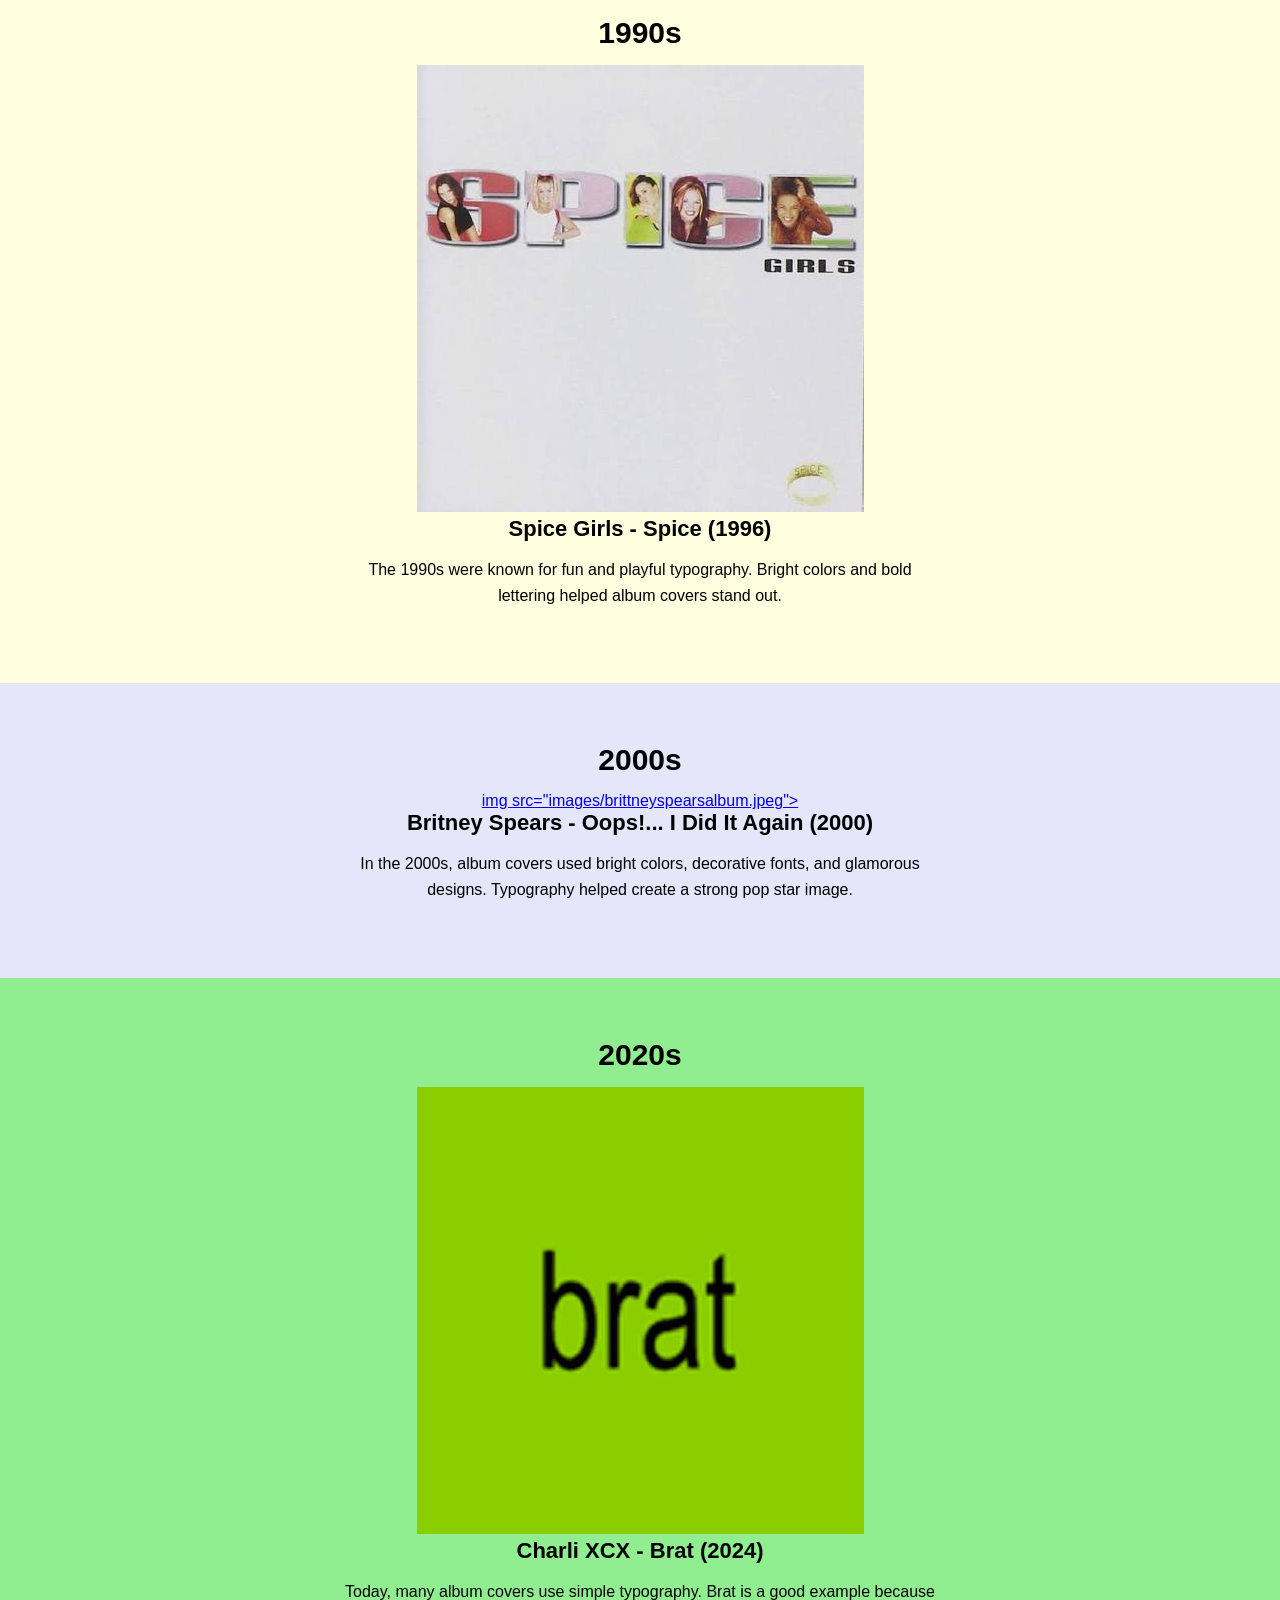
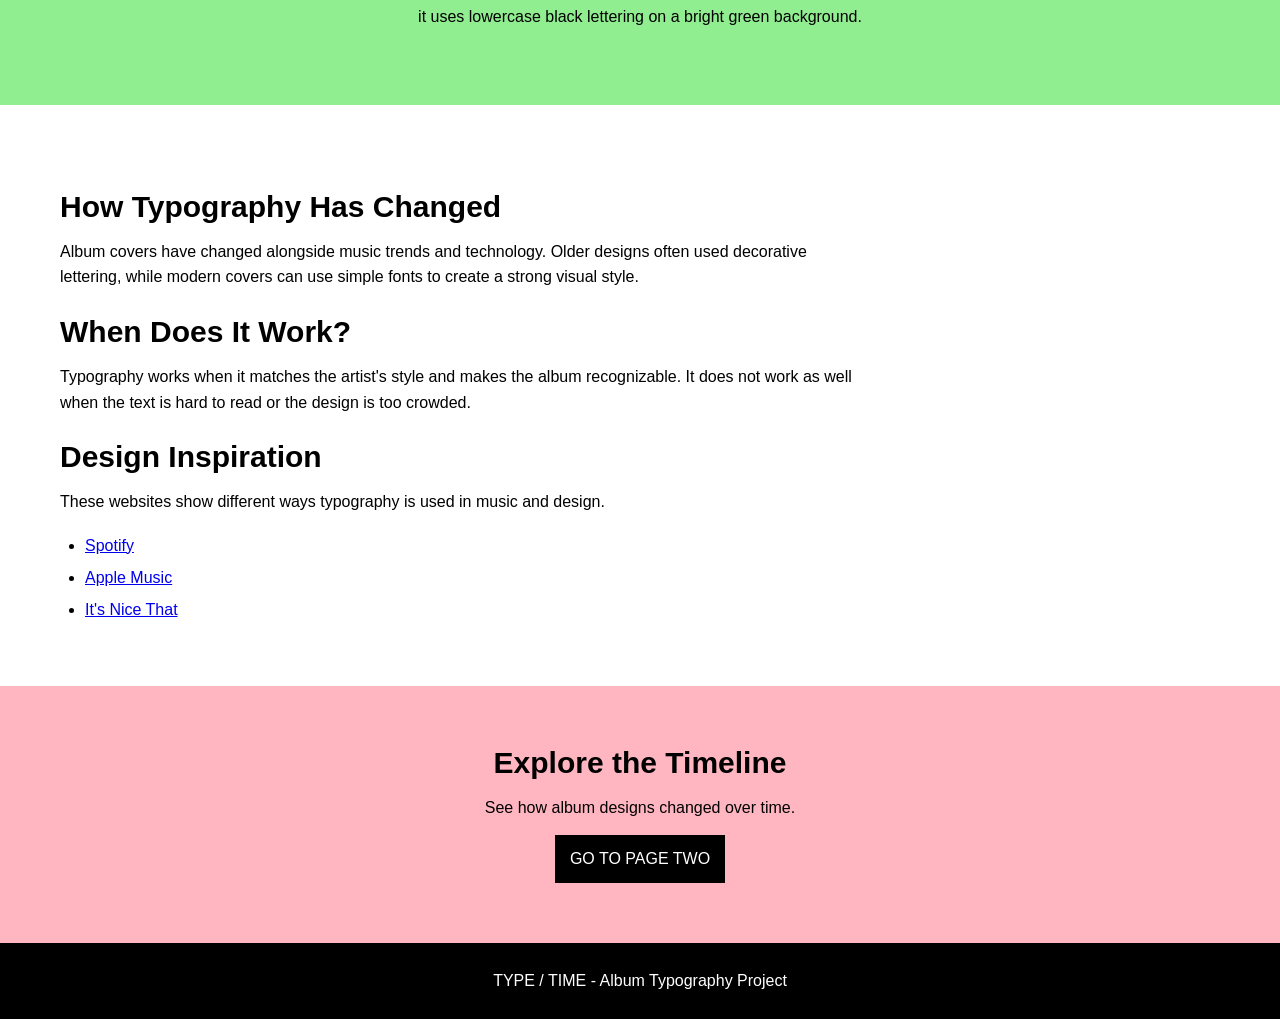
==== commit a113d9b2: "brat" ====
--- a/index.html
+++ b/index.html
@@ -42,9 +42,8 @@
         <section class="album pink">
             <h2>1980s</h2>
 
-            <img src="images/madonna.jpg"
-                 alt="Madonna True Blue album cover"
-                 class="album-image">
+            <a href="images/madonnaalbum cover.jpeg"><img src="images/madonnaalbum cover.jpeg"></a>
+                 
 
             <h3>Madonna - True Blue (1986)</h3>
 
@@ -59,9 +58,8 @@
         <section class="album yellow">
             <h2>1990s</h2>
 
-            <img src="images/spice-girls.jpg"
-                 alt="Spice Girls Spice album cover"
-                 class="album-image">
+            <a href="images/spicegirlsalbumcover.jpeg"><img src="images/spicegirlsalbumcover.jpeg"></a>
+               
 
             <h3>Spice Girls - Spice (1996)</h3>
 
@@ -75,9 +73,8 @@
         <section class="album purple">
             <h2>2000s</h2>
 
-            <img src="images/britney.jpg"
-                 alt="Britney Spears Oops I Did It Again album cover"
-                 class="album-image">
+            <a href="images/brittneyspearsalbum.jpeg">img src="images/brittneyspearsalbum.jpeg"></a>
+                
 
             <h3>Britney Spears - Oops!... I Did It Again (2000)</h3>
 
@@ -92,9 +89,7 @@
         <section class="album green">
             <h2>2020s</h2>
 
-            <img src="images/brat.jpg"
-                 alt="Charli XCX Brat album cover"
-                 class="album-image">
+            <a href="images/bratalbumcover.jpeg"><img src="images/bratalbumcover.jpeg"></a>
 
             <h3>Charli XCX - Brat (2024)</h3>
 
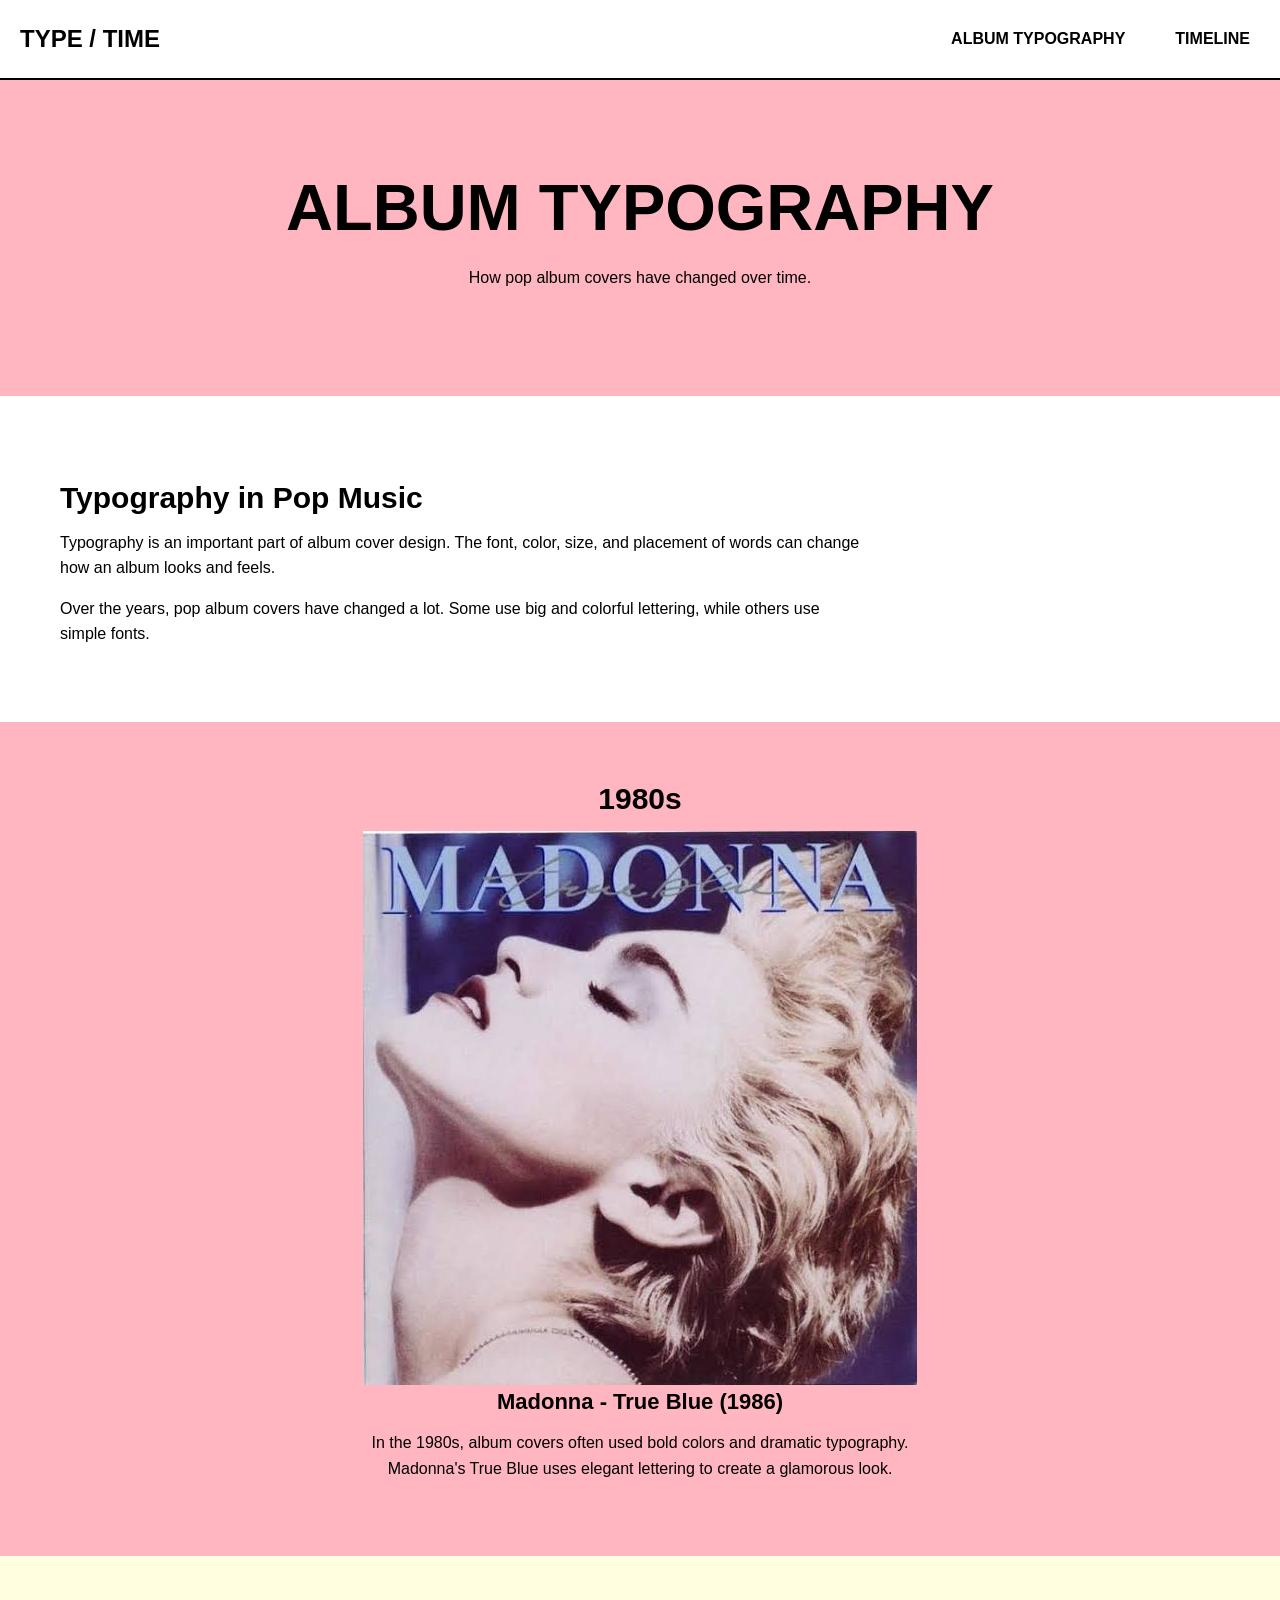
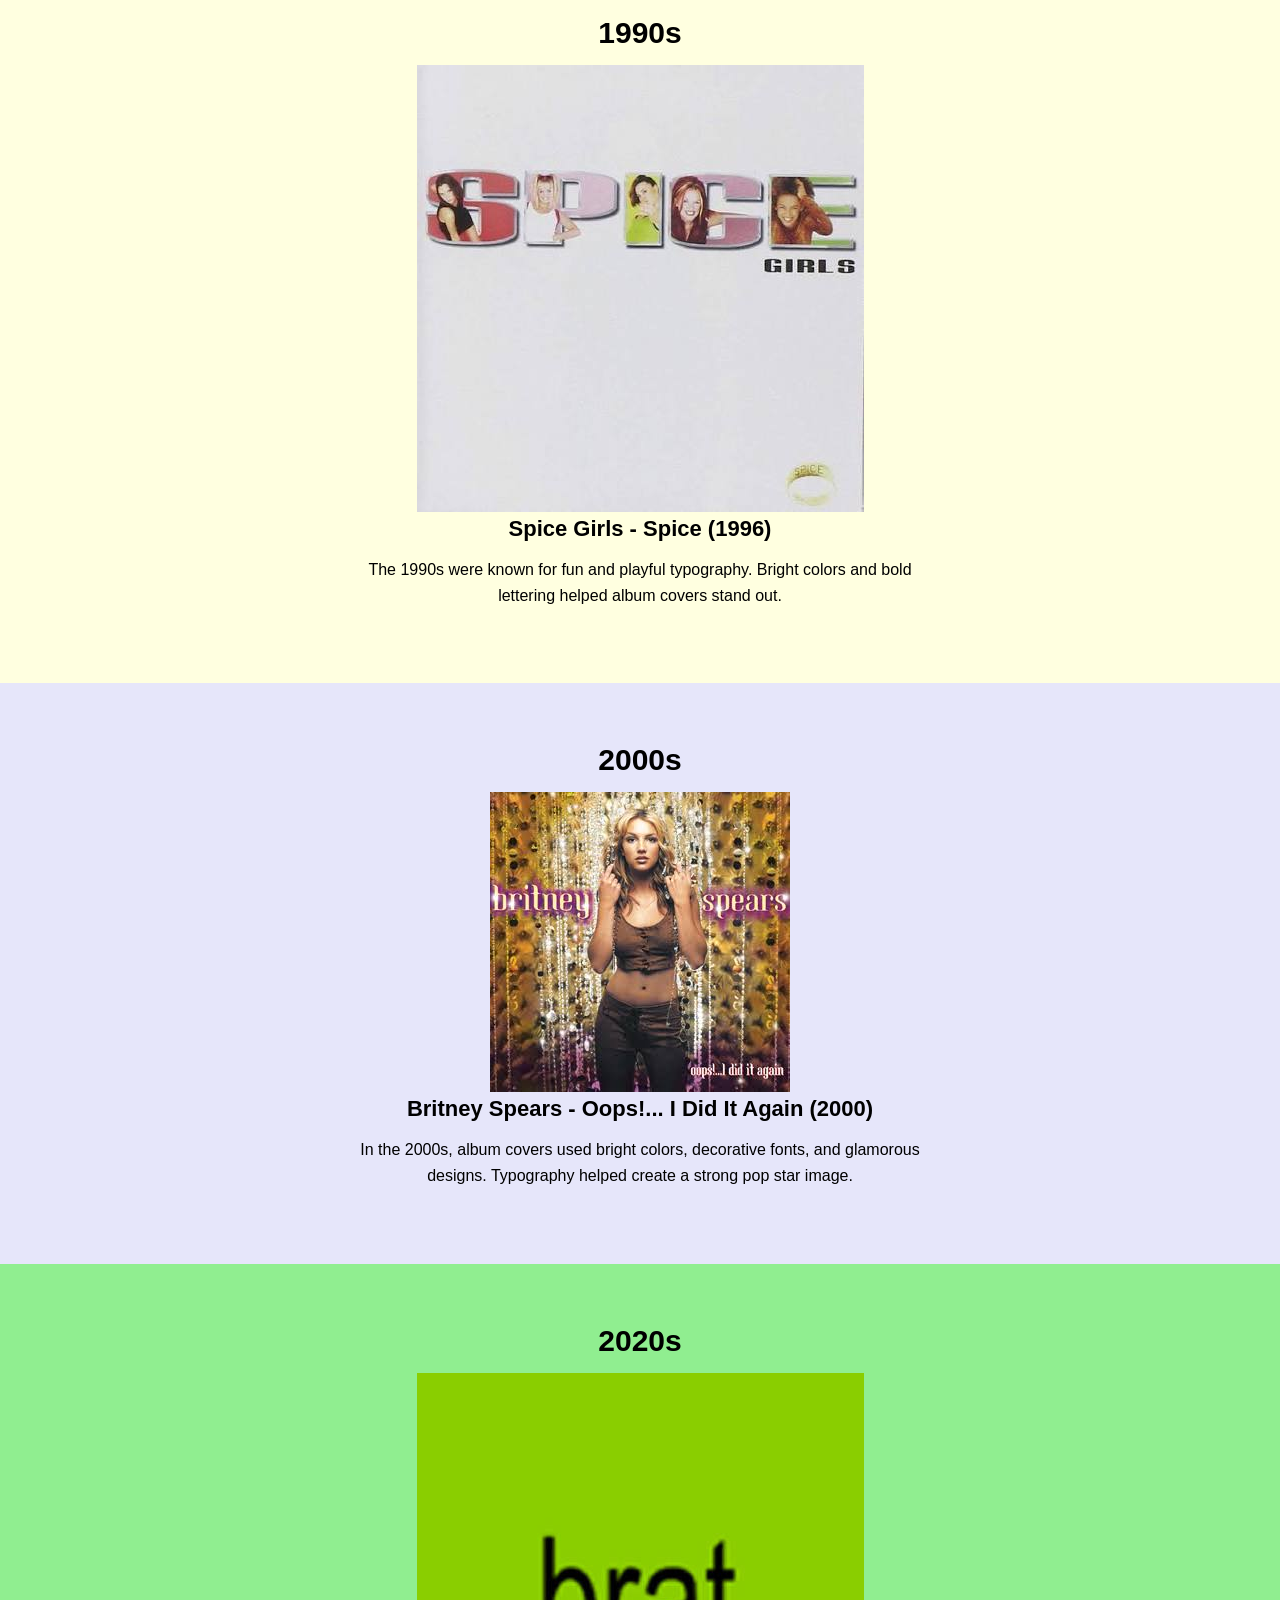
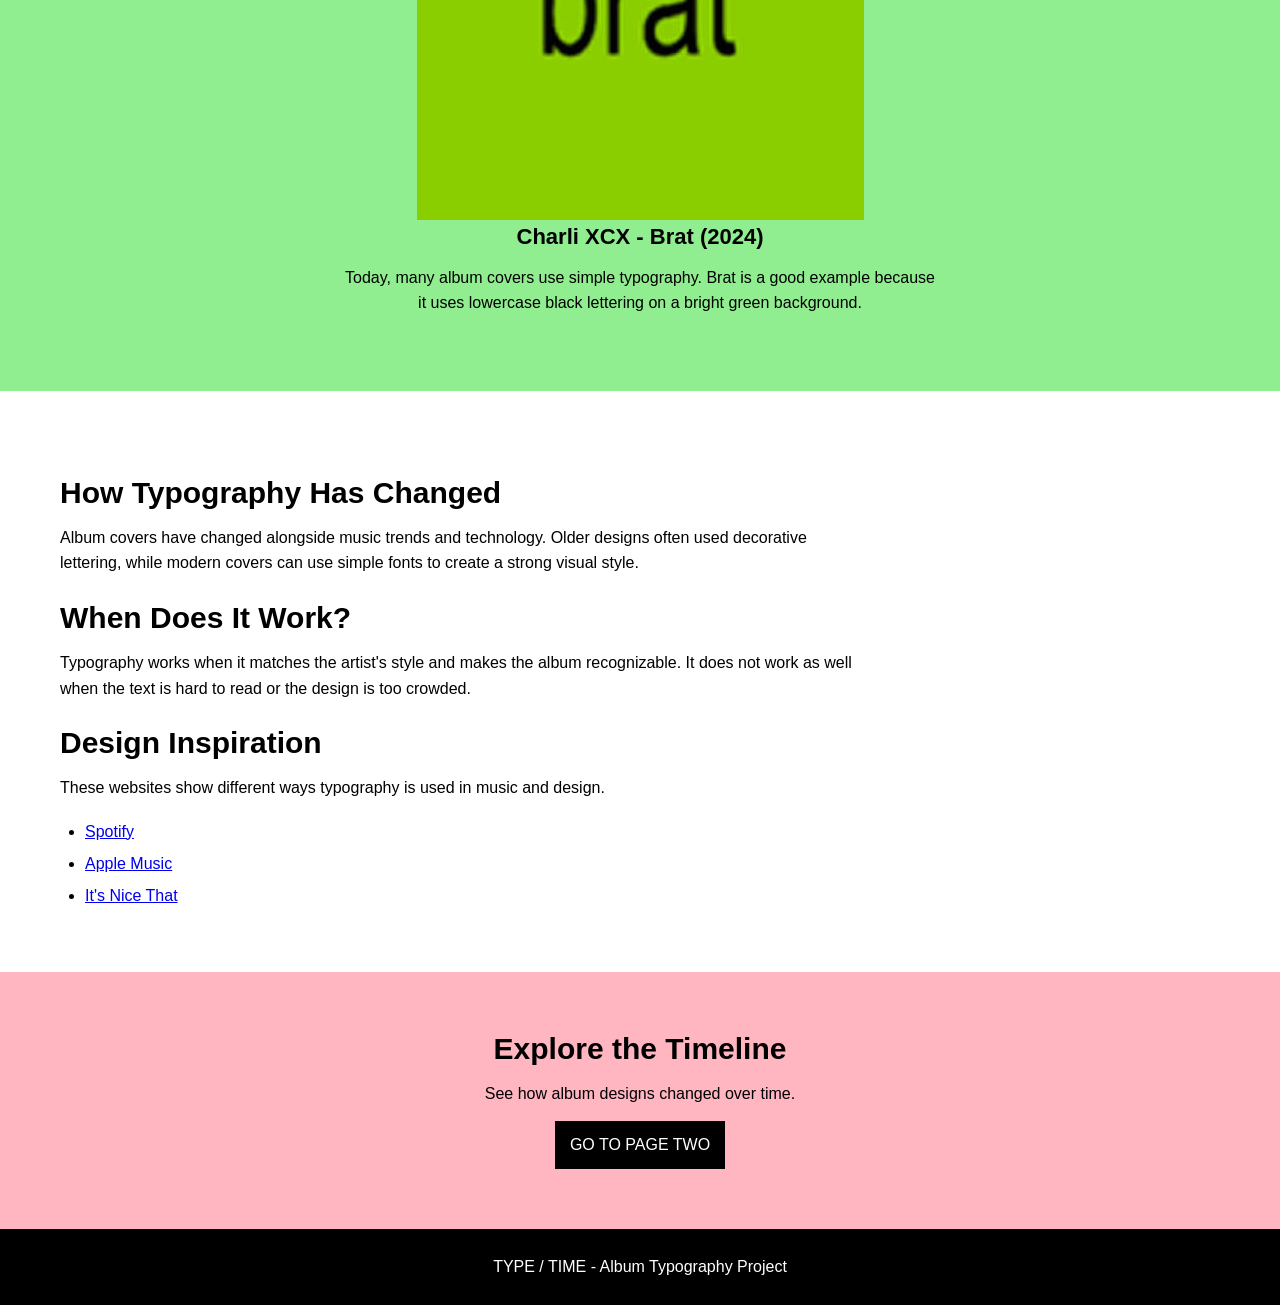
==== commit 1d87e1ab: "britanny" ====
--- a/index.html
+++ b/index.html
@@ -73,7 +73,7 @@
         <section class="album purple">
             <h2>2000s</h2>
 
-            <a href="images/brittneyspearsalbum.jpeg">img src="images/brittneyspearsalbum.jpeg"></a>
+            <a href="images/brittneyspearsalbum.jpeg"><img src="images/brittneyspearsalbum.jpeg"></a>
                 
 
             <h3>Britney Spears - Oops!... I Did It Again (2000)</h3>
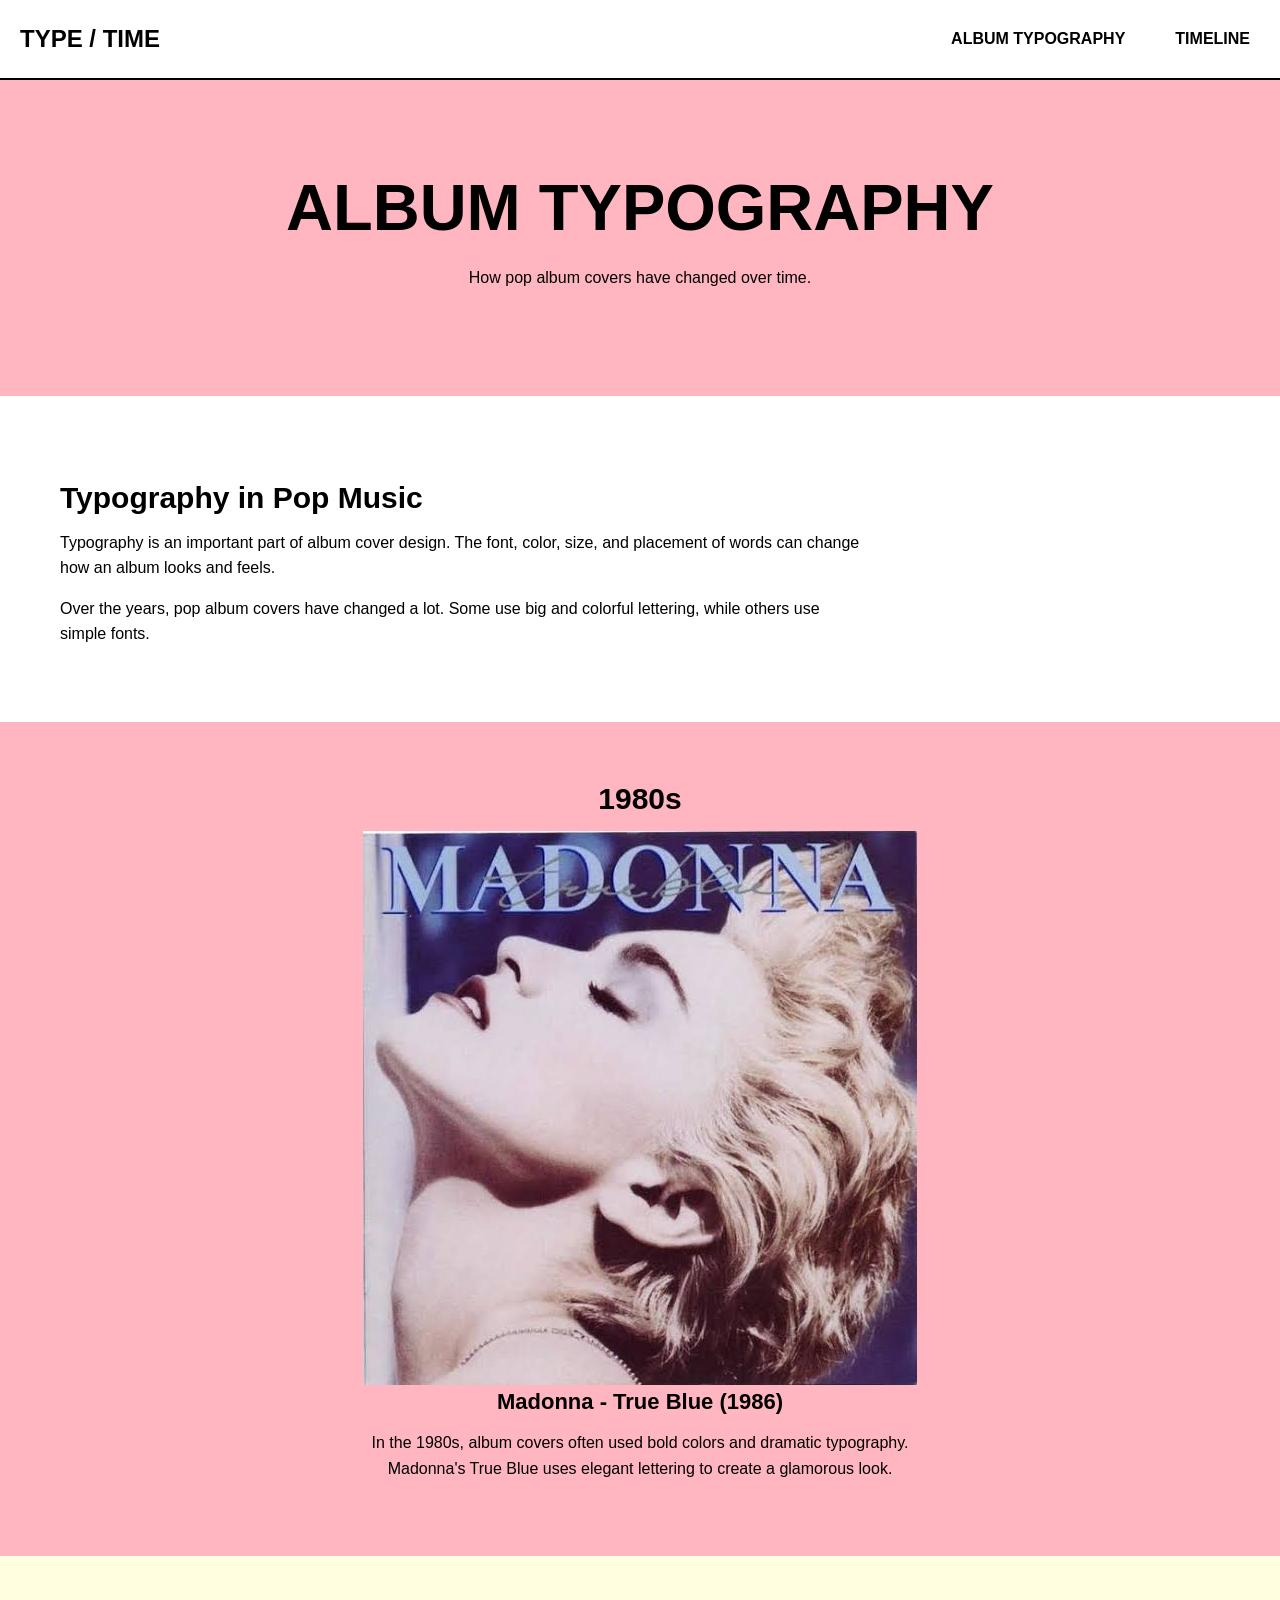
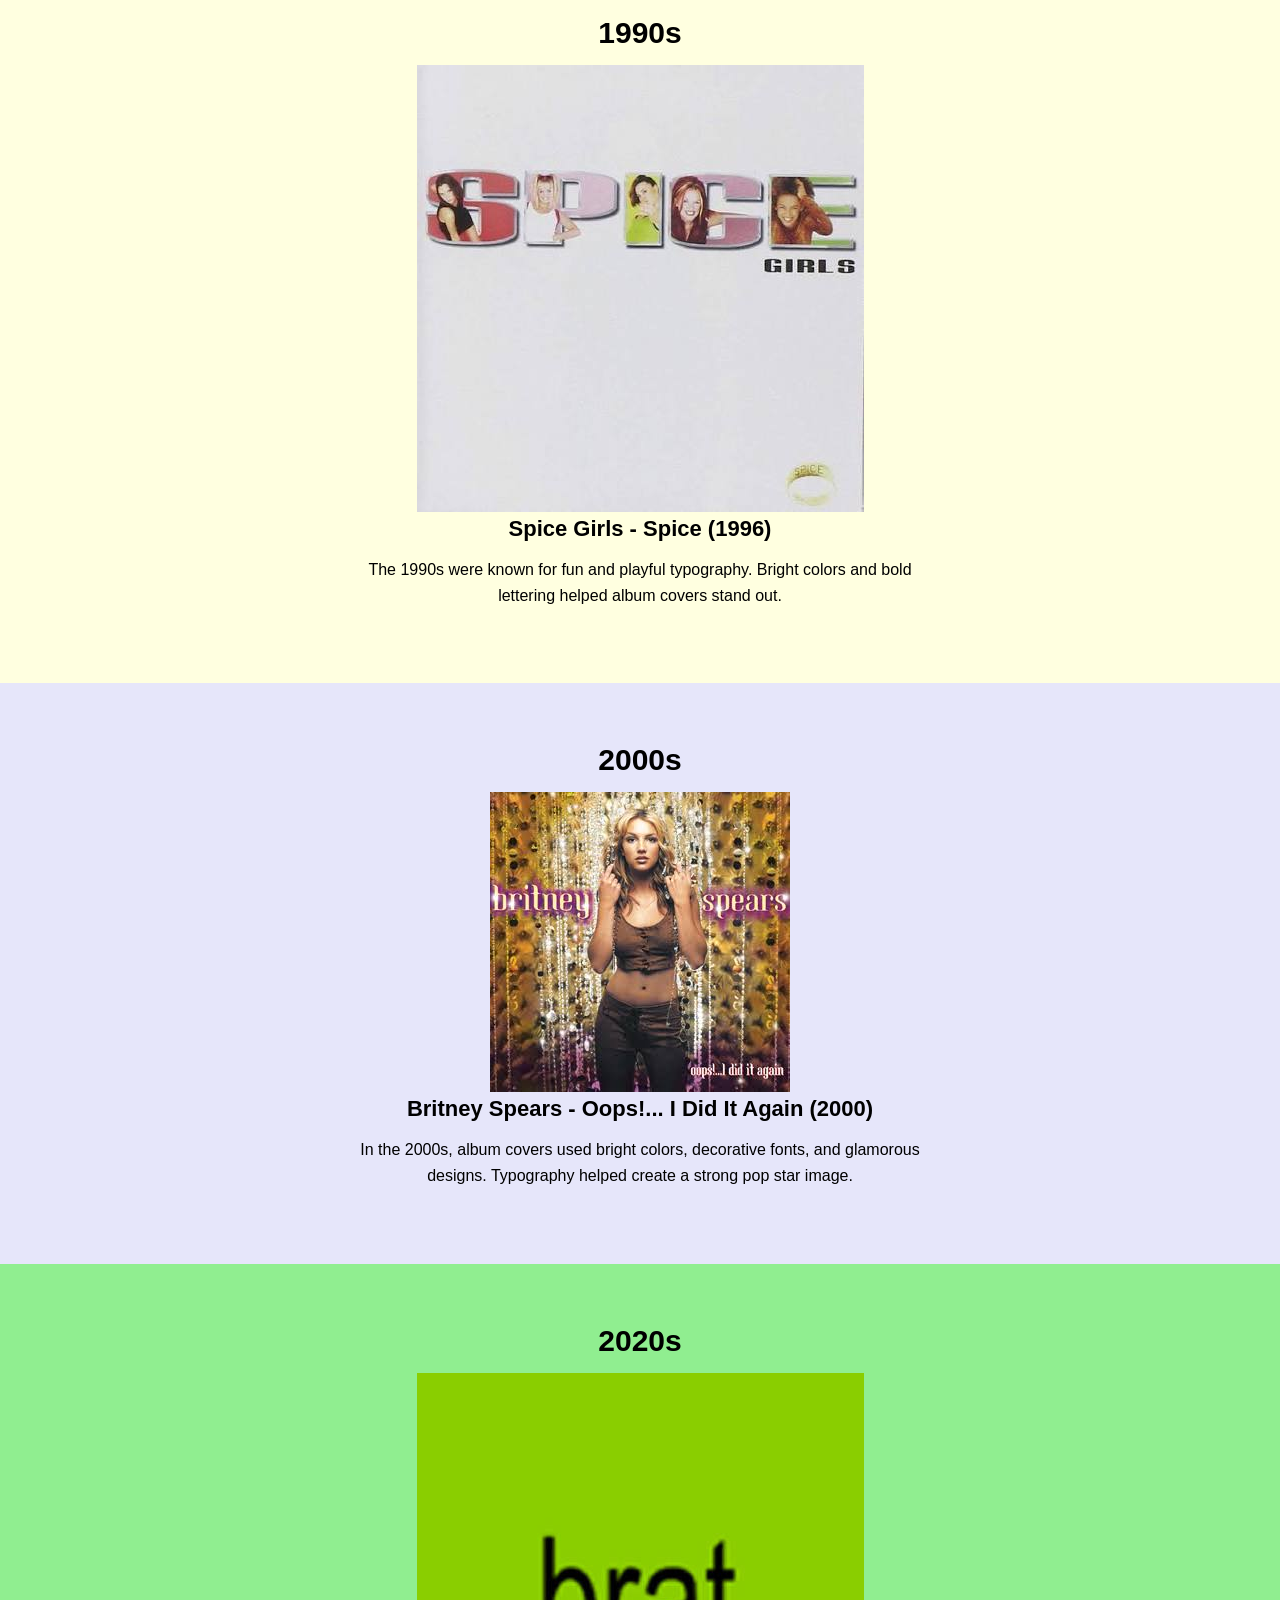
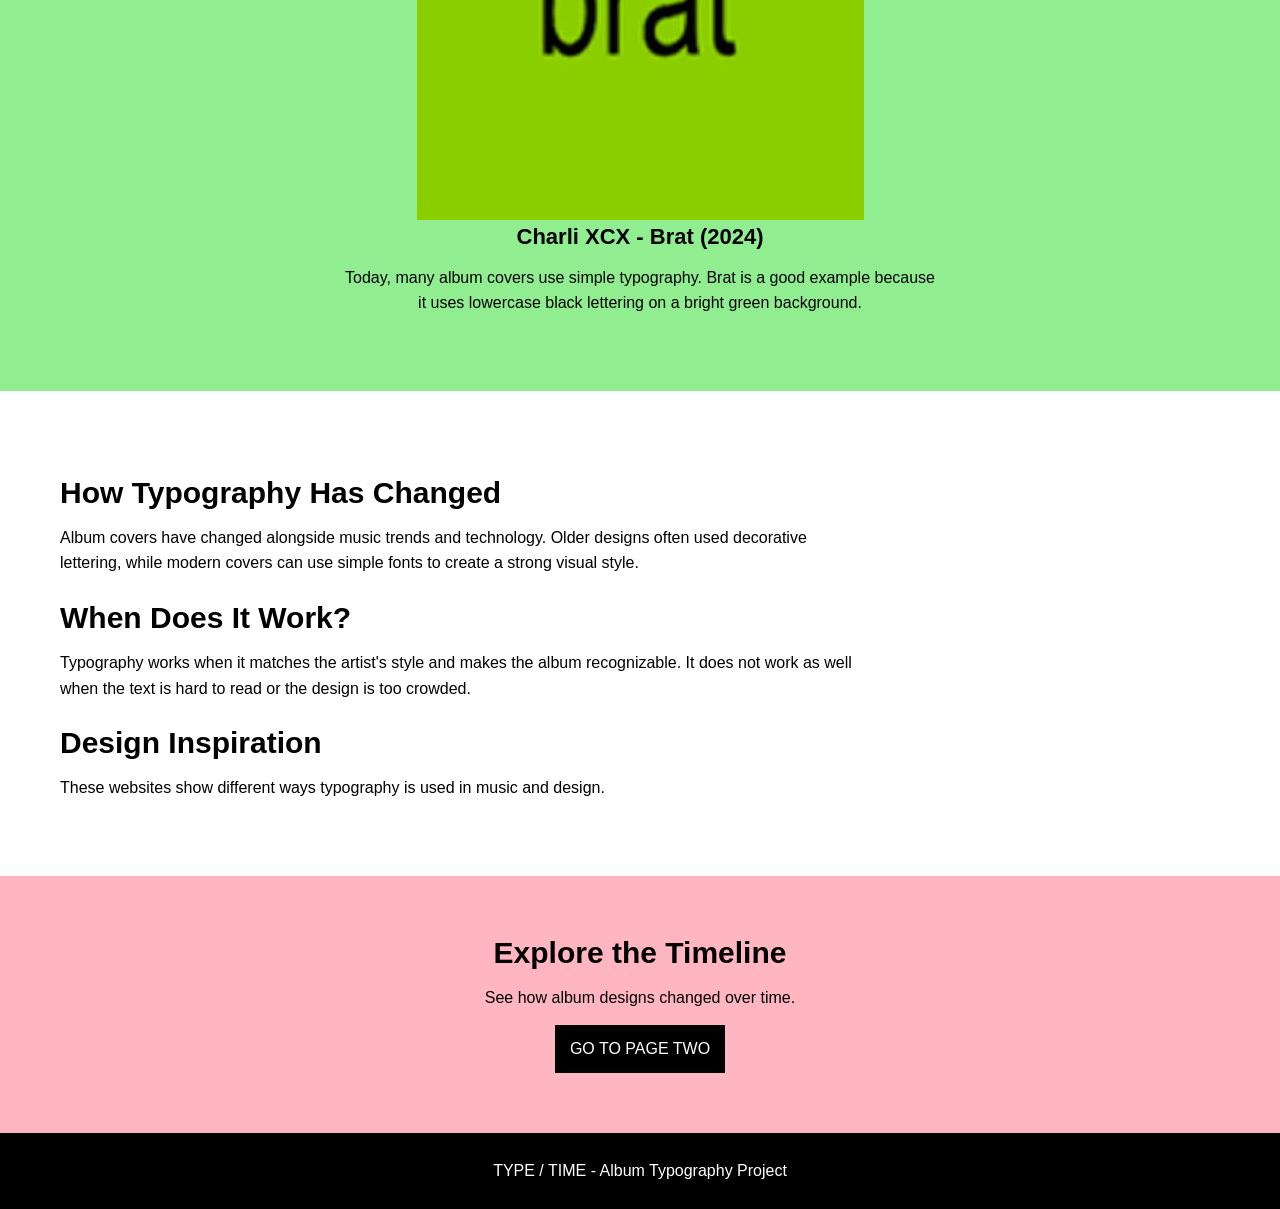
==== commit 038eba07: "delete" ====
--- a/index.html
+++ b/index.html
@@ -129,11 +129,7 @@
                 typography is used in music and design.
             </p>
 
-            <ul>
-                <li><a href="https://www.spotify.com/">Spotify</a></li>
-                <li><a href="https://www.apple.com/apple-music/">Apple Music</a></li>
-                <li><a href="https://www.itsnicethat.com/">It's Nice That</a></li>
-            </ul>
+           
         </section>
 
         <section class="next">
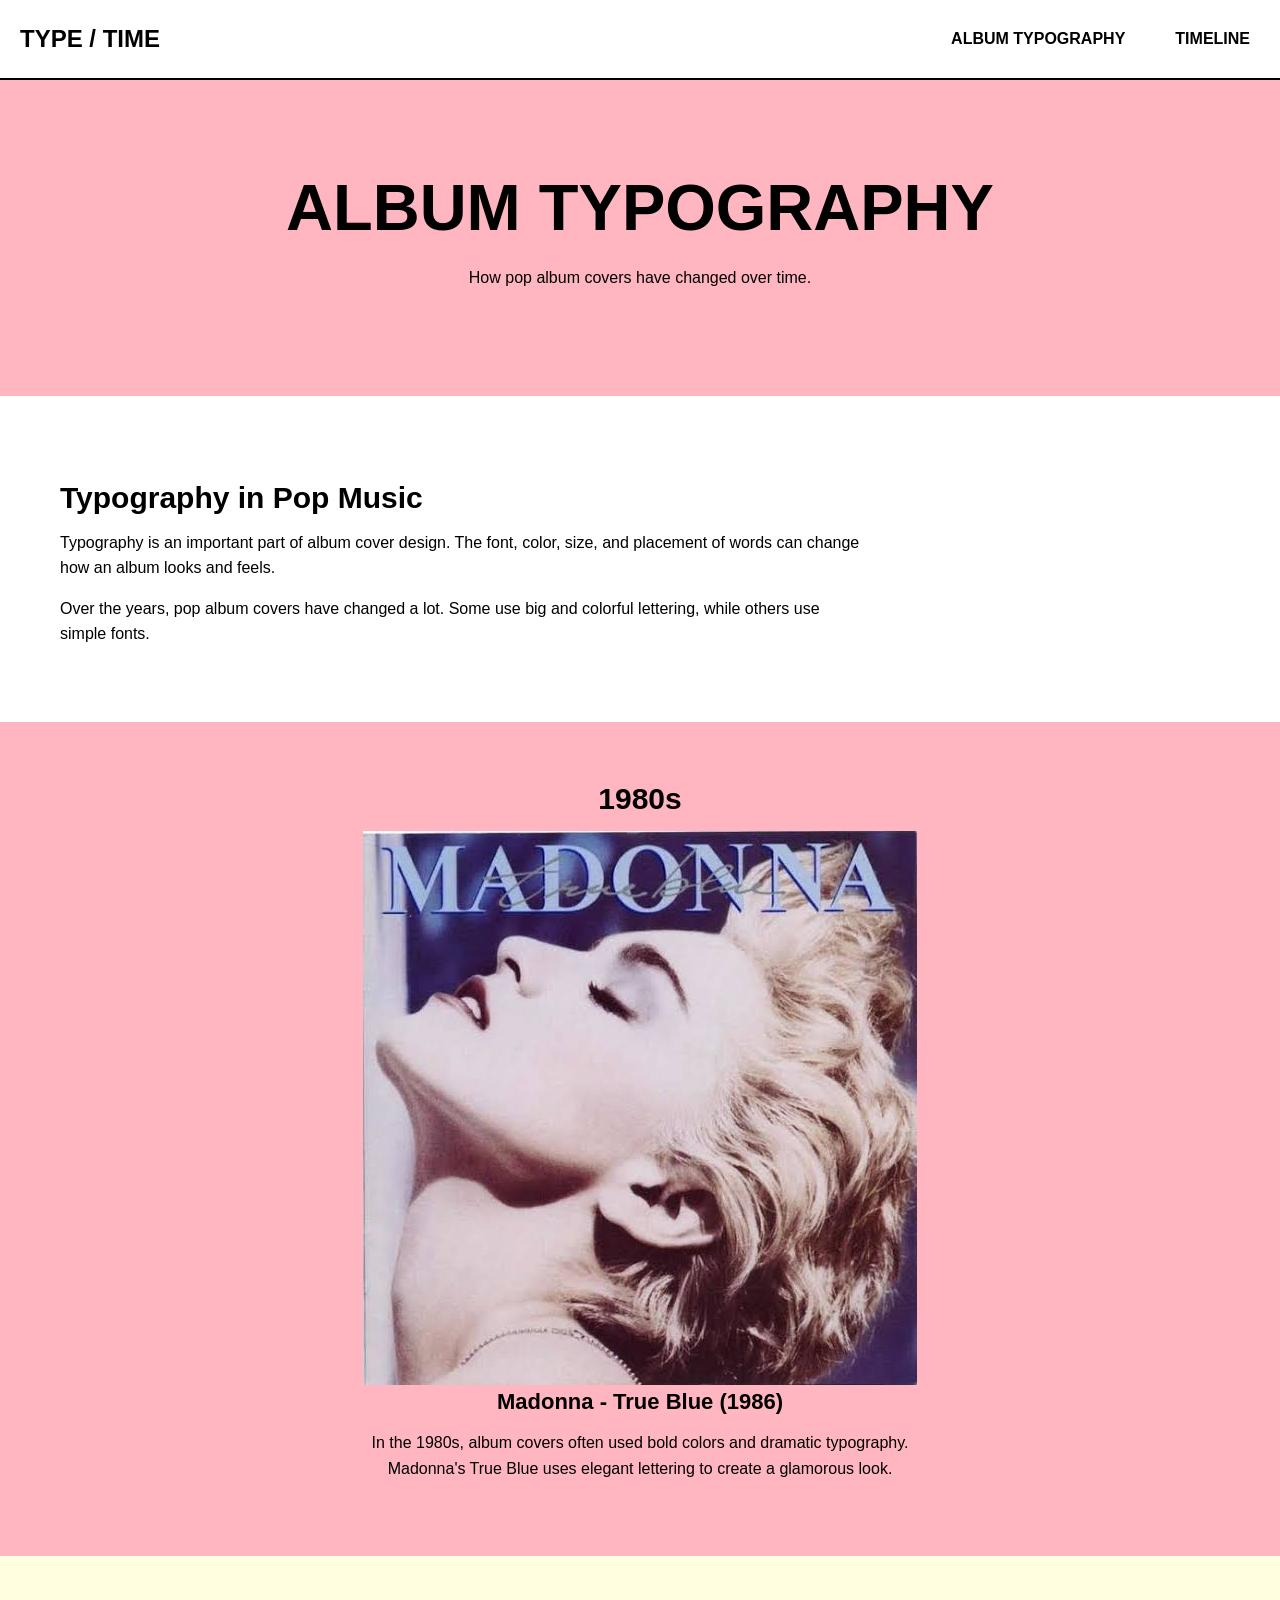
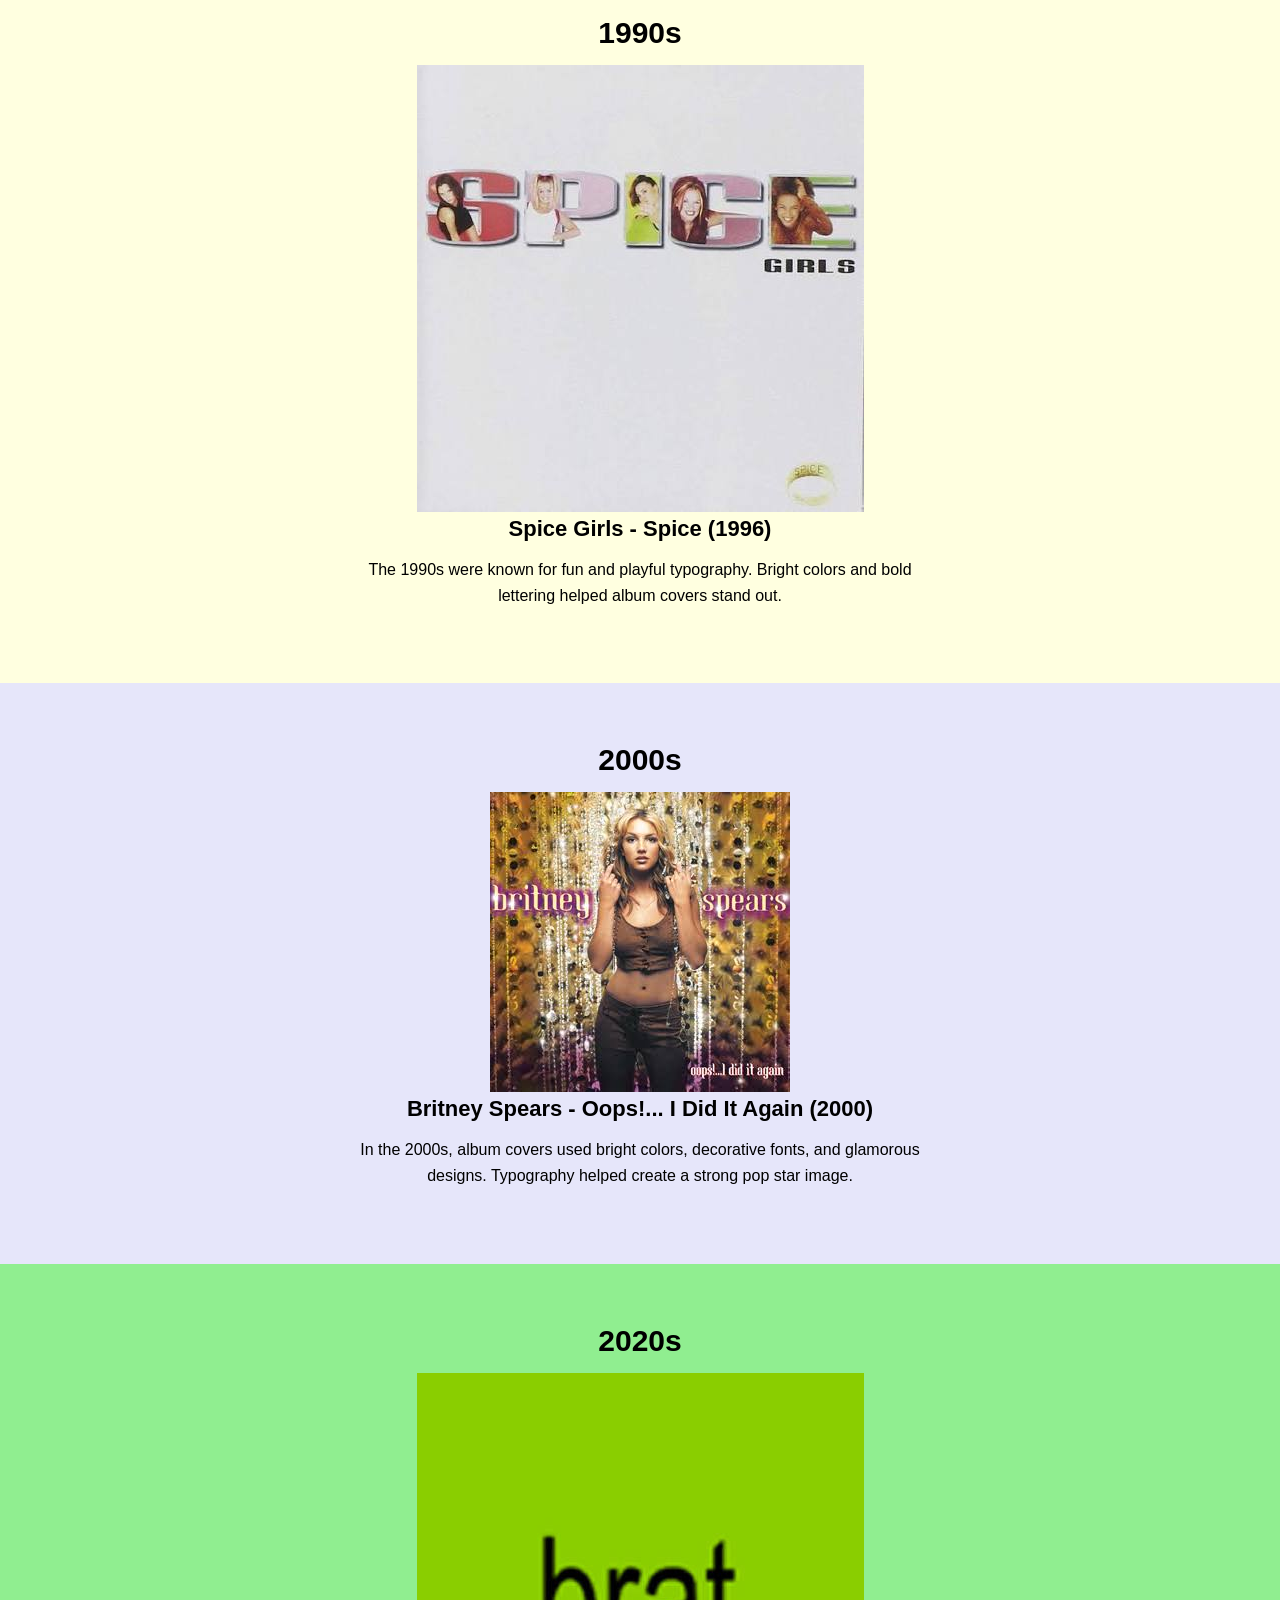
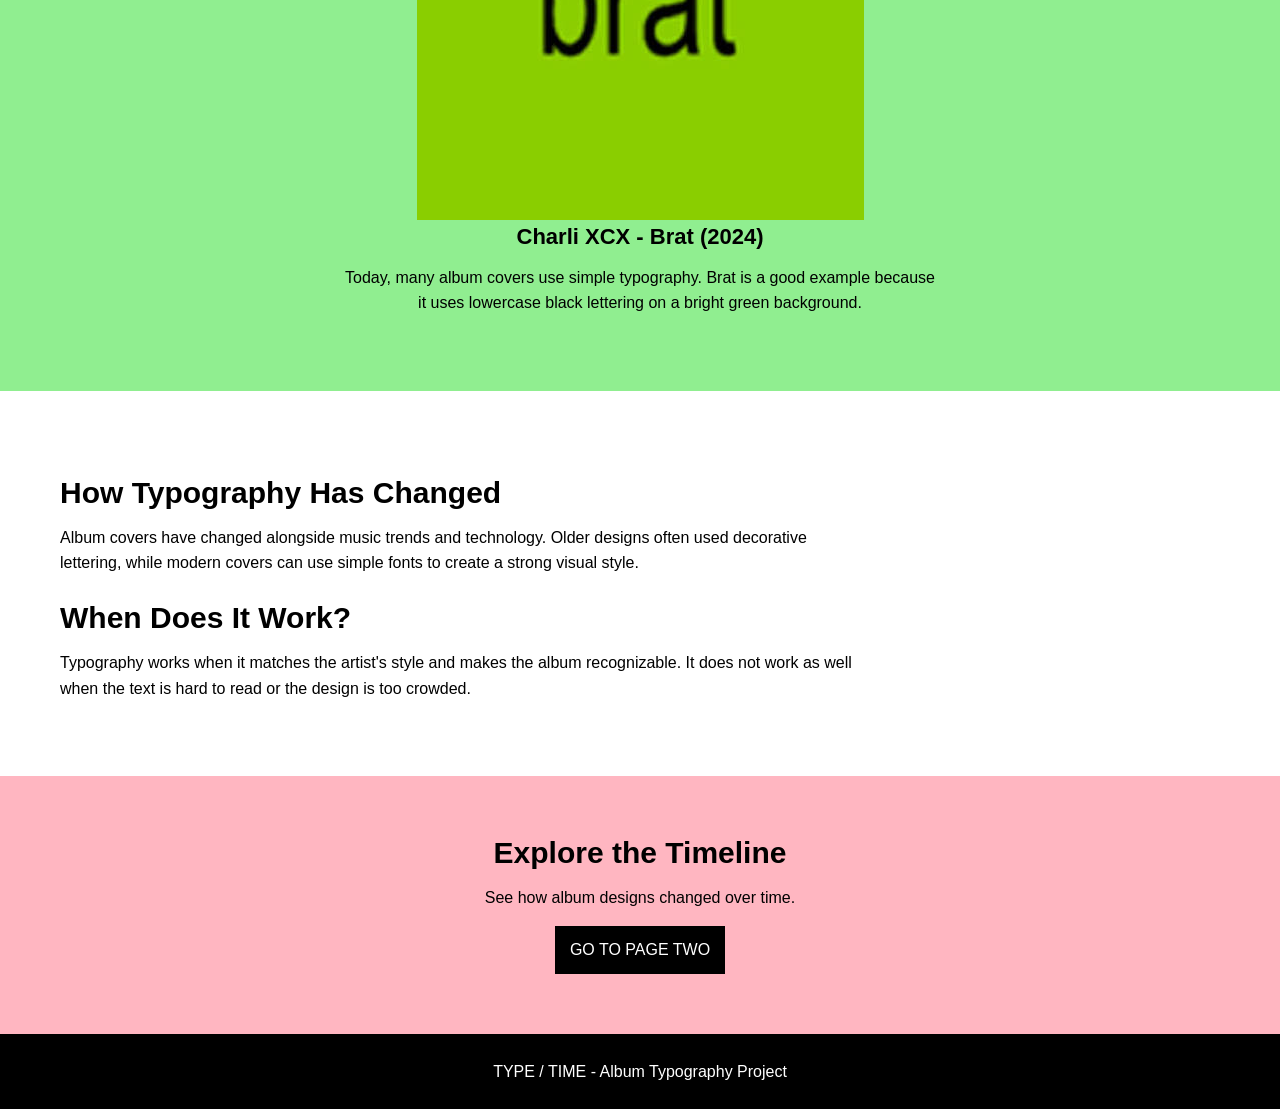
==== commit fe0b1d0d: "ok" ====
--- a/index.html
+++ b/index.html
@@ -122,13 +122,7 @@
                 the design is too crowded.
             </p>
 
-            <h2>Design Inspiration</h2>
-
-            <p>
-                These websites show different ways
-                typography is used in music and design.
-            </p>
-
+            
            
         </section>
 
